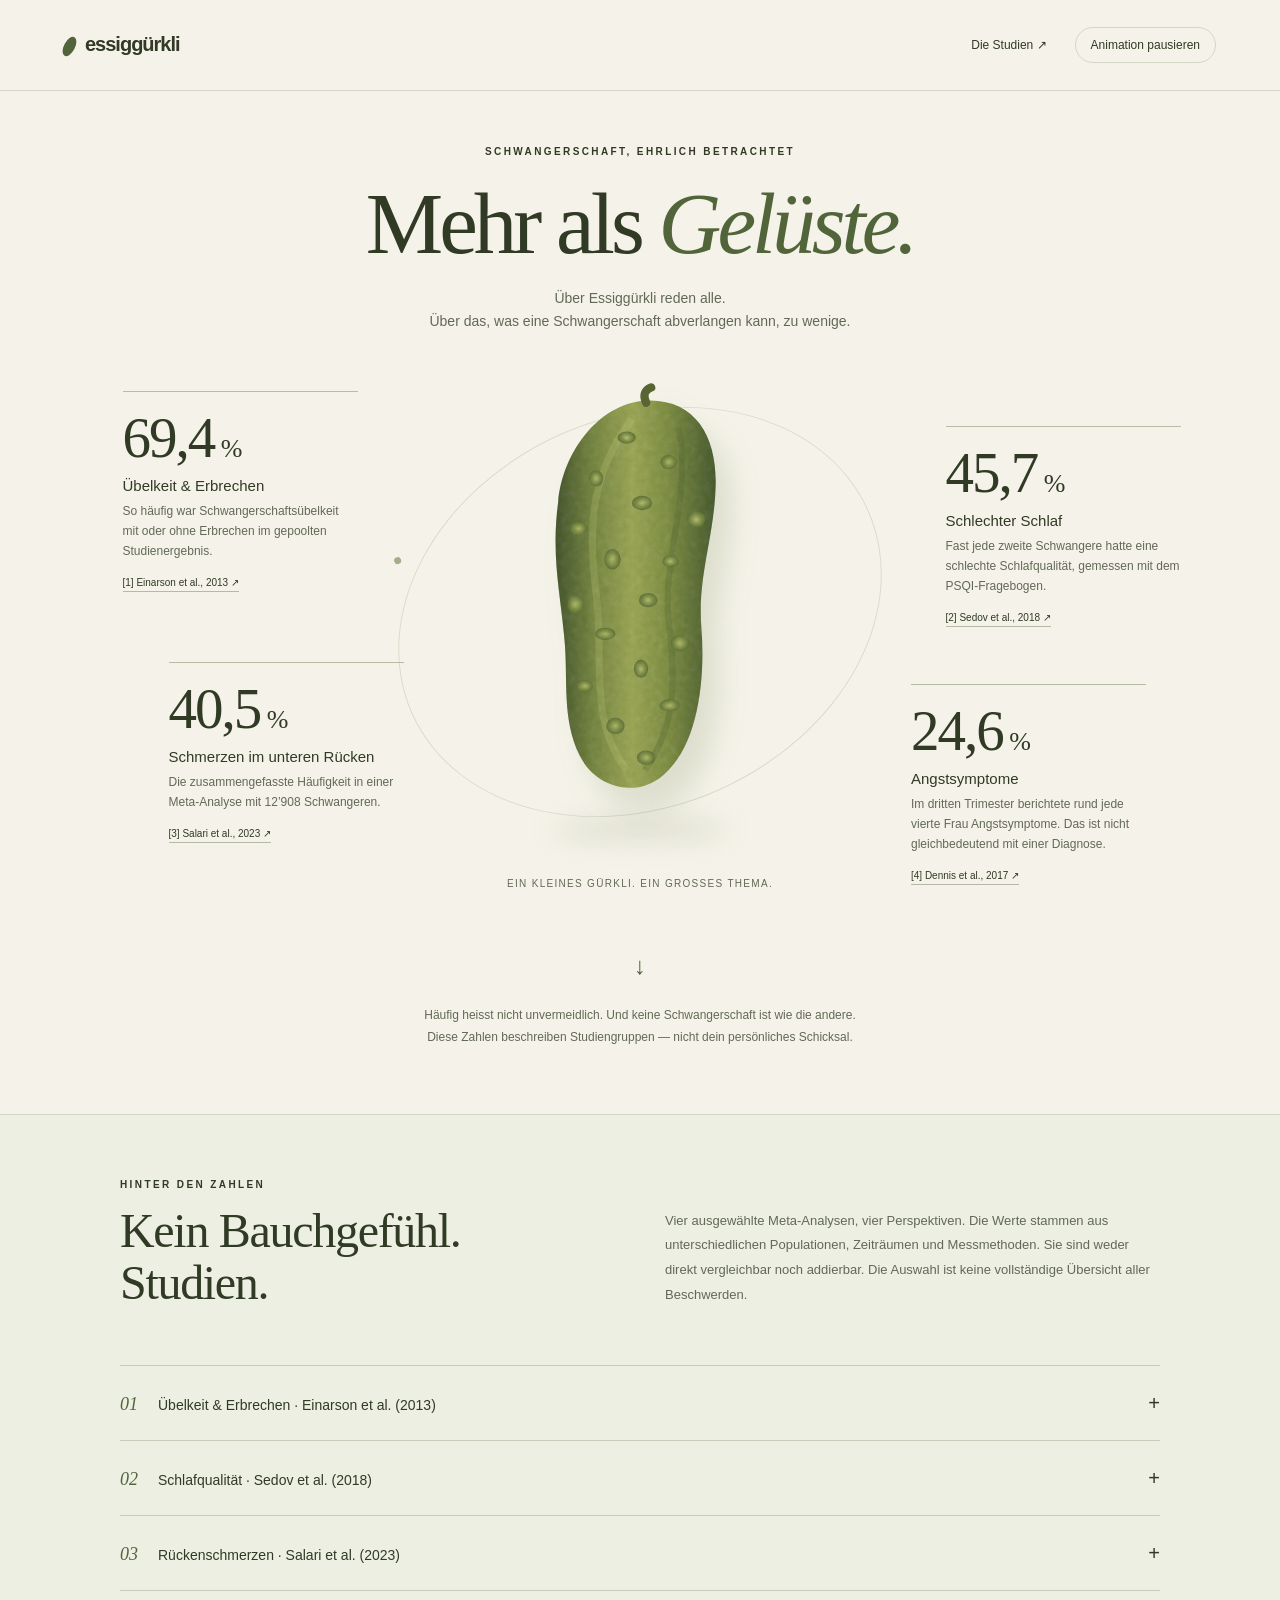
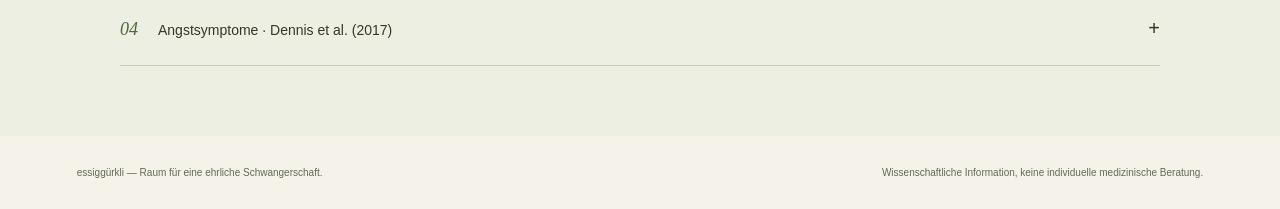
==== anna_gubler/index.html @ 3d9d8148 "essiggürkli" ====
<!doctype html>
<html lang="de-CH">
<head>
<meta charset="utf-8">
<meta name="viewport" content="width=device-width,initial-scale=1">
<meta name="description" content="Mehr als Gelüste: vier wissenschaftlich belegte Fakten über Beschwerden in der Schwangerschaft.">
<title>Essiggürkli — Mehr als Gelüste</title>
<style>
:root{--paper:#f5f3e9;--ink:#303a24;--muted:#626956;--line:#d4d6c5;--green:#52653a}*{box-sizing:border-box}html{scroll-behavior:smooth;scroll-padding-top:25px}body{margin:0;background:var(--paper);color:var(--ink);font-family:Arial,Helvetica,sans-serif;-webkit-font-smoothing:antialiased}a{color:inherit;text-underline-offset:4px}button{font:inherit;color:inherit}a:focus-visible,button:focus-visible,summary:focus-visible{outline:2px solid var(--green);outline-offset:6px}header{max-width:1440px;margin:auto;padding:27px 5%;display:flex;align-items:center;justify-content:space-between;border-bottom:1px solid var(--line)}.brand{text-decoration:none;font-size:20px;font-weight:600;letter-spacing:-1px}.brand span{display:inline-block;width:11px;height:21px;background:var(--green);border-radius:60%;transform:rotate(28deg);vertical-align:middle;margin-right:10px}nav{display:flex;align-items:center;gap:28px;font-size:12px}nav a{text-decoration:none}button{border:1px solid var(--line);border-radius:30px;background:transparent;padding:10px 15px;cursor:pointer}button:hover{background:#e8eadc}.intro{text-align:center;padding:55px 20px 0}.eyebrow{text-transform:uppercase;font-size:10px;letter-spacing:2.4px;font-weight:600}.intro h1{font-family:Georgia,'Times New Roman',serif;font-size:clamp(48px,6.8vw,94px);line-height:1.03;letter-spacing:-4px;font-weight:400;margin:22px 0 18px}.intro h1 em{font-weight:400;color:var(--green)}.intro p{max-width:490px;margin:0 auto;font-size:14px;line-height:1.7;color:var(--muted)}.stage{position:relative;max-width:1150px;height:590px;margin:0 auto}.orbit{position:absolute;left:50%;top:47%;width:500px;height:390px;border:1px solid #d9ddca;border-radius:50%;transform:translate(-50%,-50%) rotate(-24deg)}.orbit:after{content:'';position:absolute;width:7px;height:7px;border-radius:50%;background:#a3ae89;left:45px;top:45px}.pickle-wrap{position:absolute;width:330px;height:450px;left:50%;top:35px;transform:translateX(-50%)}.pickle{width:100%;height:100%;overflow:visible;animation:pickle 9s ease-in-out infinite;filter:drop-shadow(17px 24px 14px #52652d25)}.shadow{position:absolute;width:175px;height:16px;left:50%;bottom:86px;transform:translateX(-50%);border-radius:50%;background:#8e98794a;filter:blur(13px);animation:shadow 9s ease-in-out infinite}.specimen{position:absolute;bottom:35px;left:50%;transform:translateX(-50%);font-size:10px;letter-spacing:1.3px;text-transform:uppercase;white-space:nowrap;color:var(--muted)}.fact{position:absolute;width:235px;animation:float 8s ease-in-out infinite;border-top:1px solid #b7bda4;padding:17px 0 0}.fact:hover,.fact:focus-within{animation-play-state:paused}.fact .number{font-family:Georgia,'Times New Roman',serif;font-size:57px;line-height:1;letter-spacing:-2px}.number span{font-size:26px;letter-spacing:0}.fact h2{font-size:15px;font-weight:500;margin:11px 0 8px}.fact p{font-size:12px;line-height:1.65;margin:0 0 10px;color:var(--muted)}.cite{font-size:10px;text-decoration:none;border-bottom:1px solid #b4baa6;padding-bottom:3px}.f1{left:5%;top:57px;animation-delay:-1s}.f2{right:3%;top:92px;animation-delay:-5s}.f3{left:9%;top:328px;animation-delay:-3s}.f4{right:6%;top:350px;animation-delay:-7s}.note{text-align:center;padding:20px 20px 65px;margin:0 auto;max-width:650px;color:var(--muted);font-size:12px;line-height:1.8}.note .arrow{display:block;margin-bottom:18px;font-size:24px;color:var(--green)}.research{border-top:1px solid var(--line);padding:64px max(6%,calc((100% - 1040px)/2)) 70px;background:#ecefe2}.research-top{display:grid;grid-template-columns:1fr 1fr;gap:50px;margin:0 0 40px}.research h2{font:400 clamp(30px,4vw,48px)/1.1 Georgia,serif;letter-spacing:-1.3px;margin:15px 0}.research-top p{font-size:13px;line-height:1.9;margin-top:30px;color:var(--muted)}details{border-top:1px solid #c5ccb7;padding:22px 0;scroll-margin-top:30px}details:last-of-type{border-bottom:1px solid #c5ccb7}summary{list-style:none;cursor:pointer;display:flex;gap:20px;align-items:baseline;font-size:14px;line-height:1.5}summary::-webkit-details-marker{display:none}summary .index{font:italic 18px Georgia,serif;color:var(--green)}summary:after{content:'+';margin-left:auto;font-size:20px}details[open] summary:after{content:'−'}details:target{background:#e2e8d5;box-shadow:0 0 0 12px #e2e8d5}details .detail{padding:9px 35px 3px;max-width:850px;font-size:13px;line-height:1.8;color:var(--muted)}.detail a{display:inline-block;margin-top:5px;color:var(--ink)}.detail cite{font-style:normal}footer{padding:28px 6%;display:flex;justify-content:space-between;gap:25px;font-size:10px;line-height:1.7;color:var(--muted)}.paused *{animation-play-state:paused!important}@keyframes float{0%,100%{transform:translateY(0)}50%{transform:translateY(-12px)}}@keyframes pickle{0%,100%{transform:translateY(0) rotate(-19deg)}50%{transform:translateY(-17px) rotate(-12deg)}}@keyframes shadow{50%{opacity:.5;transform:translateX(-50%) scale(.82)}}@media(max-width:800px){header{padding:20px 6%}nav{gap:15px}.intro{padding-top:42px}.intro h1{letter-spacing:-2px}.stage{height:auto;display:grid;grid-template-columns:1fr 1fr;gap:38px 30px;padding:345px 7% 20px}.pickle-wrap{width:215px;height:300px;top:20px}.orbit{top:160px;width:290px;height:225px}.shadow{bottom:auto;top:296px;width:120px}.specimen{top:325px;bottom:auto;font-size:9px}.fact{position:relative;inset:auto;width:auto}.fact .number{font-size:46px}.f1{order:1}.f2{order:2}.f3{order:3}.f4{order:4}.note{padding:35px 7% 45px}.research{padding:40px 7%}.research-top{grid-template-columns:1fr;gap:0;margin-bottom:25px}.research-top p{margin-top:5px}footer{flex-direction:column;gap:8px}.detail{padding-left:0!important}}@media(max-width:390px){nav{gap:10px}nav a{display:none}.stage{gap:30px 20px}.fact h2{font-size:14px}.fact .number{font-size:40px}}@media(prefers-reduced-motion:reduce){html{scroll-behavior:auto}*{animation:none!important}}@media print{*{animation:none!important}button{display:none}.stage{break-inside:avoid}.research{background:white}details .detail{display:block}body{background:white}}
</style>
</head>
<body>
<header><a class="brand" href="#start"><span aria-hidden="true"></span>essiggürkli</a><nav aria-label="Hauptnavigation"><a href="#studien">Die Studien ↗</a><button id="motion" type="button" aria-pressed="false">Animation pausieren</button></nav></header>
<main id="start">
<section class="intro" aria-labelledby="title"><div class="eyebrow">Schwangerschaft, ehrlich betrachtet</div><h1>Mehr als <em>Gelüste.</em></h1><p>Über Essiggürkli reden alle.<br>Über das, was eine Schwangerschaft abverlangen kann, zu wenige.</p></section>
<section class="stage" aria-label="Vier Fakten zu Beschwerden in der Schwangerschaft">
<div class="orbit" aria-hidden="true"></div><div class="shadow" aria-hidden="true"></div>
<div class="pickle-wrap">
<svg class="pickle" viewBox="0 0 300 440" role="img" aria-labelledby="pickle-title"><title id="pickle-title">Ein schwebendes, olivgrünes Essiggürkli</title>
<defs><linearGradient id="skin" x1="0" x2="1"><stop stop-color="#344521"/><stop offset=".23" stop-color="#6d7e37"/><stop offset=".48" stop-color="#9aa550"/><stop offset=".7" stop-color="#78883a"/><stop offset="1" stop-color="#374b23"/></linearGradient><radialGradient id="bump"><stop stop-color="#b3bd69"/><stop offset=".55" stop-color="#7b8b3e"/><stop offset="1" stop-color="#53662c"/></radialGradient><filter id="texture"><feTurbulence type="fractalNoise" baseFrequency=".15" numOctaves="3" seed="8"/><feColorMatrix type="saturate" values="0"/><feComposite in2="SourceGraphic" operator="in"/><feBlend in="SourceGraphic" mode="soft-light"/></filter><clipPath id="shape"><path d="M154 31C204 28 225 66 224 113C223 164 206 202 210 253C214 302 207 363 178 392C151 422 107 411 91 378C73 341 80 303 76 263C72 218 63 182 70 130C74 83 108 35 154 31Z"/></clipPath></defs>
<path d="M154 31C204 28 225 66 224 113C223 164 206 202 210 253C214 302 207 363 178 392C151 422 107 411 91 378C73 341 80 303 76 263C72 218 63 182 70 130C74 83 108 35 154 31Z" fill="url(#skin)"/>
<g clip-path="url(#shape)"><path d="M142 49C94 112 102 173 108 228S100 345 137 392" fill="none" stroke="#d6dc87" stroke-width="7" opacity=".2"/><path d="M188 57C201 122 171 188 178 246S186 348 155 392" fill="none" stroke="#354c24" stroke-width="6" opacity=".24"/><g fill="url(#bump)"><ellipse cx="137" cy="67" rx="9" ry="6"/><ellipse cx="178" cy="91" rx="8" ry="7"/><ellipse cx="107" cy="107" rx="7" ry="8"/><ellipse cx="152" cy="131" rx="10" ry="7"/><ellipse cx="205" cy="147" rx="9" ry="8"/><ellipse cx="90" cy="156" rx="8" ry="7"/><ellipse cx="123" cy="186" rx="8" ry="10"/><ellipse cx="180" cy="188" rx="8" ry="6"/><ellipse cx="158" cy="226" rx="9" ry="7"/><ellipse cx="87" cy="230" rx="8" ry="9"/><ellipse cx="116" cy="259" rx="10" ry="6"/><ellipse cx="189" cy="268" rx="9" ry="8"/><ellipse cx="151" cy="293" rx="7" ry="9"/><ellipse cx="96" cy="310" rx="8" ry="6"/><ellipse cx="179" cy="329" rx="10" ry="6"/><ellipse cx="126" cy="349" rx="9" ry="8"/><ellipse cx="156" cy="380" rx="9" ry="7"/></g><path d="M65 25H240V422H65Z" fill="#8b994a" opacity=".19" filter="url(#texture)"/></g><path d="M156 33Q151 22 161 18" fill="none" stroke="#596435" stroke-width="8" stroke-linecap="round"/>
</svg></div><div class="specimen" aria-hidden="true">Ein kleines Gürkli. Ein grosses Thema.</div>
<article class="fact f1"><div class="number">69,4<span> %</span></div><h2>Übelkeit &amp; Erbrechen</h2><p>So häufig war Schwangerschaftsübelkeit mit oder ohne Erbrechen im gepoolten Studienergebnis.</p><a class="cite" href="#quelle-1">[1] Einarson et al., 2013 ↗</a></article>
<article class="fact f2"><div class="number">45,7<span> %</span></div><h2>Schlechter Schlaf</h2><p>Fast jede zweite Schwangere hatte eine schlechte Schlafqualität, gemessen mit dem PSQI-Fragebogen.</p><a class="cite" href="#quelle-2">[2] Sedov et al., 2018 ↗</a></article>
<article class="fact f3"><div class="number">40,5<span> %</span></div><h2>Schmerzen im unteren Rücken</h2><p>Die zusammengefasste Häufigkeit in einer Meta-Analyse mit 12’908 Schwangeren.</p><a class="cite" href="#quelle-3">[3] Salari et al., 2023 ↗</a></article>
<article class="fact f4"><div class="number">24,6<span> %</span></div><h2>Angstsymptome</h2><p>Im dritten Trimester berichtete rund jede vierte Frau Angstsymptome. Das ist nicht gleichbedeutend mit einer Diagnose.</p><a class="cite" href="#quelle-4">[4] Dennis et al., 2017 ↗</a></article>
</section>
<p class="note"><span class="arrow" aria-hidden="true">↓</span>Häufig heisst nicht unvermeidlich. Und keine Schwangerschaft ist wie die andere.<br>Diese Zahlen beschreiben Studiengruppen — nicht dein persönliches Schicksal.</p>
<section class="research" id="studien" aria-labelledby="research-title"><div class="research-top"><div><div class="eyebrow">Hinter den Zahlen</div><h2>Kein Bauchgefühl.<br>Studien.</h2></div><p>Vier ausgewählte Meta-Analysen, vier Perspektiven. Die Werte stammen aus unterschiedlichen Populationen, Zeiträumen und Messmethoden. Sie sind weder direkt vergleichbar noch addierbar. Die Auswahl ist keine vollständige Übersicht aller Beschwerden.</p></div>
<details id="quelle-1"><summary><span class="index">01</span>Übelkeit &amp; Erbrechen · Einarson et al. (2013)</summary><div class="detail"><p>Gepoolte Häufigkeit: <strong>69,4 %</strong>; 95%-Konfidenzintervall: 66,5–72,3 %. Die eingeschlossenen Studien berichteten unterschiedliche Häufigkeiten (35–91 %). Der Wert umfasst das Beschwerdebild Nausea and Vomiting of Pregnancy (NVP), nicht ausschliesslich Fälle mit Erbrechen.</p><cite>Einarson TR, Piwko C, Koren G. Quantifying the global rates of nausea and vomiting of pregnancy: a meta analysis. <em>Journal of Population Therapeutics and Clinical Pharmacology.</em> 2013;20(2):e171–e183.</cite><br><a href="https://pubmed.ncbi.nlm.nih.gov/23863575/" target="_blank" rel="noopener noreferrer">Studie auf PubMed lesen ↗</a></div></details>
<details id="quelle-2"><summary><span class="index">02</span>Schlafqualität · Sedov et al. (2018)</summary><div class="detail"><p>24 Artikel mit insgesamt 11’002 Teilnehmerinnen. <strong>45,7 %</strong> hatten eine schlechte Schlafqualität (PSQI ≥ 5); 95%-Konfidenzintervall: 36,5–55,2 %. Dieser Fragebogenwert ist keine Diagnose einer Schlafstörung.</p><cite>Sedov ID, Cameron EE, Madigan S, Tomfohr-Madsen LM. Sleep quality during pregnancy: A meta-analysis. <em>Sleep Medicine Reviews.</em> 2018;38:168–176. DOI: 10.1016/j.smrv.2017.06.005.</cite><br><a href="https://doi.org/10.1016/j.smrv.2017.06.005" target="_blank" rel="noopener noreferrer">Studie beim Verlag lesen ↗</a></div></details>
<details id="quelle-3"><summary><span class="index">03</span>Rückenschmerzen · Salari et al. (2023)</summary><div class="detail"><p>28 Studien mit 12’908 Teilnehmerinnen. Gepoolte Häufigkeit: <strong>40,5 %</strong>; 95%-Konfidenzintervall: 33,0–48,4 %. Die Ergebnisse der Einzelstudien unterscheiden sich stark (I² = 98,4 %); der Mittelwert lässt sich deshalb nur eingeschränkt auf eine einzelne Person oder Region übertragen.</p><cite>Salari N et al. The global prevalence of low back pain in pregnancy: a comprehensive systematic review and meta-analysis. <em>BMC Pregnancy and Childbirth.</em> 2023;23:830. DOI: 10.1186/s12884-023-06151-x.</cite><br><a href="https://doi.org/10.1186/s12884-023-06151-x" target="_blank" rel="noopener noreferrer">Frei zugängliche Studie lesen ↗</a></div></details>
<details id="quelle-4"><summary><span class="index">04</span>Angstsymptome · Dennis et al. (2017)</summary><div class="detail"><p>Die Meta-Analyse schätzte die Häufigkeit selbstberichteter Angstsymptome im <strong>dritten Trimester auf 24,6 %</strong>; 95%-Konfidenzintervall: 21,2–28,0 %. Für das erste und zweite Trimester wurden 18,2 % beziehungsweise 19,1 % berichtet. Symptome und klinisch diagnostizierte Angststörungen wurden separat ausgewertet.</p><cite>Dennis CL, Falah-Hassani K, Shiri R. Prevalence of antenatal and postnatal anxiety: systematic review and meta-analysis. <em>The British Journal of Psychiatry.</em> 2017;210(5):315–323. DOI: 10.1192/bjp.bp.116.187179.</cite><br><a href="https://pubmed.ncbi.nlm.nih.gov/28302701/" target="_blank" rel="noopener noreferrer">Studie auf PubMed lesen ↗</a></div></details>
</section>
</main><footer><span>essiggürkli — Raum für eine ehrliche Schwangerschaft.</span><span>Wissenschaftliche Information, keine individuelle medizinische Beratung.</span></footer>
<script>
const button=document.getElementById('motion');
const reduced=window.matchMedia('(prefers-reduced-motion: reduce)');
function setPaused(paused){document.body.classList.toggle('paused',paused);button.setAttribute('aria-pressed',String(paused));button.textContent=paused?'Animation fortsetzen':'Animation pausieren';}
setPaused(reduced.matches);
if(reduced.matches){button.textContent='Bewegung reduziert';button.disabled=true;}
button.addEventListener('click',()=>setPaused(!document.body.classList.contains('paused')));
function openCitation(){const id=location.hash.slice(1);if(!id.startsWith('quelle-'))return;const target=document.getElementById(id);if(target)target.open=true;}
document.querySelectorAll('.cite').forEach(link=>link.addEventListener('click',()=>{document.querySelector(link.getAttribute('href')).open=true;}));
window.addEventListener('hashchange',openCitation);openCitation();
</script>
</body>
</html>
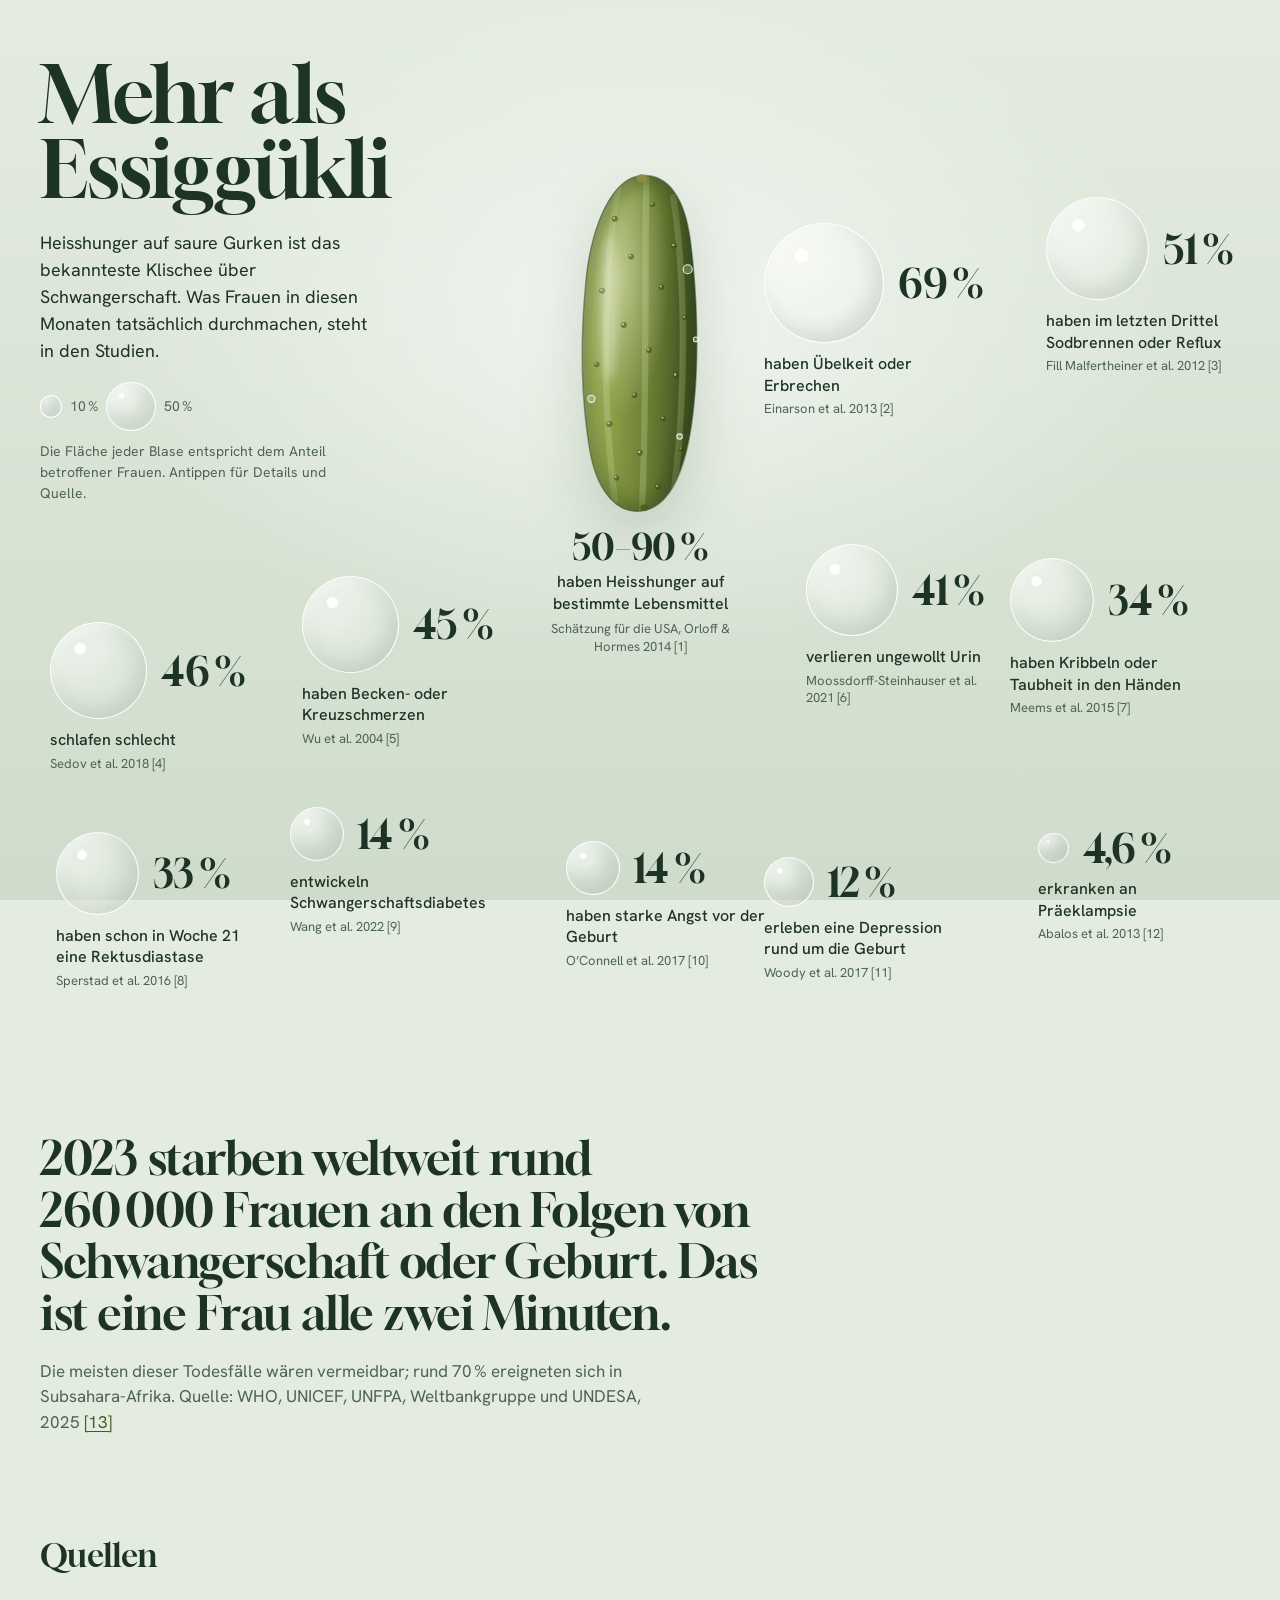
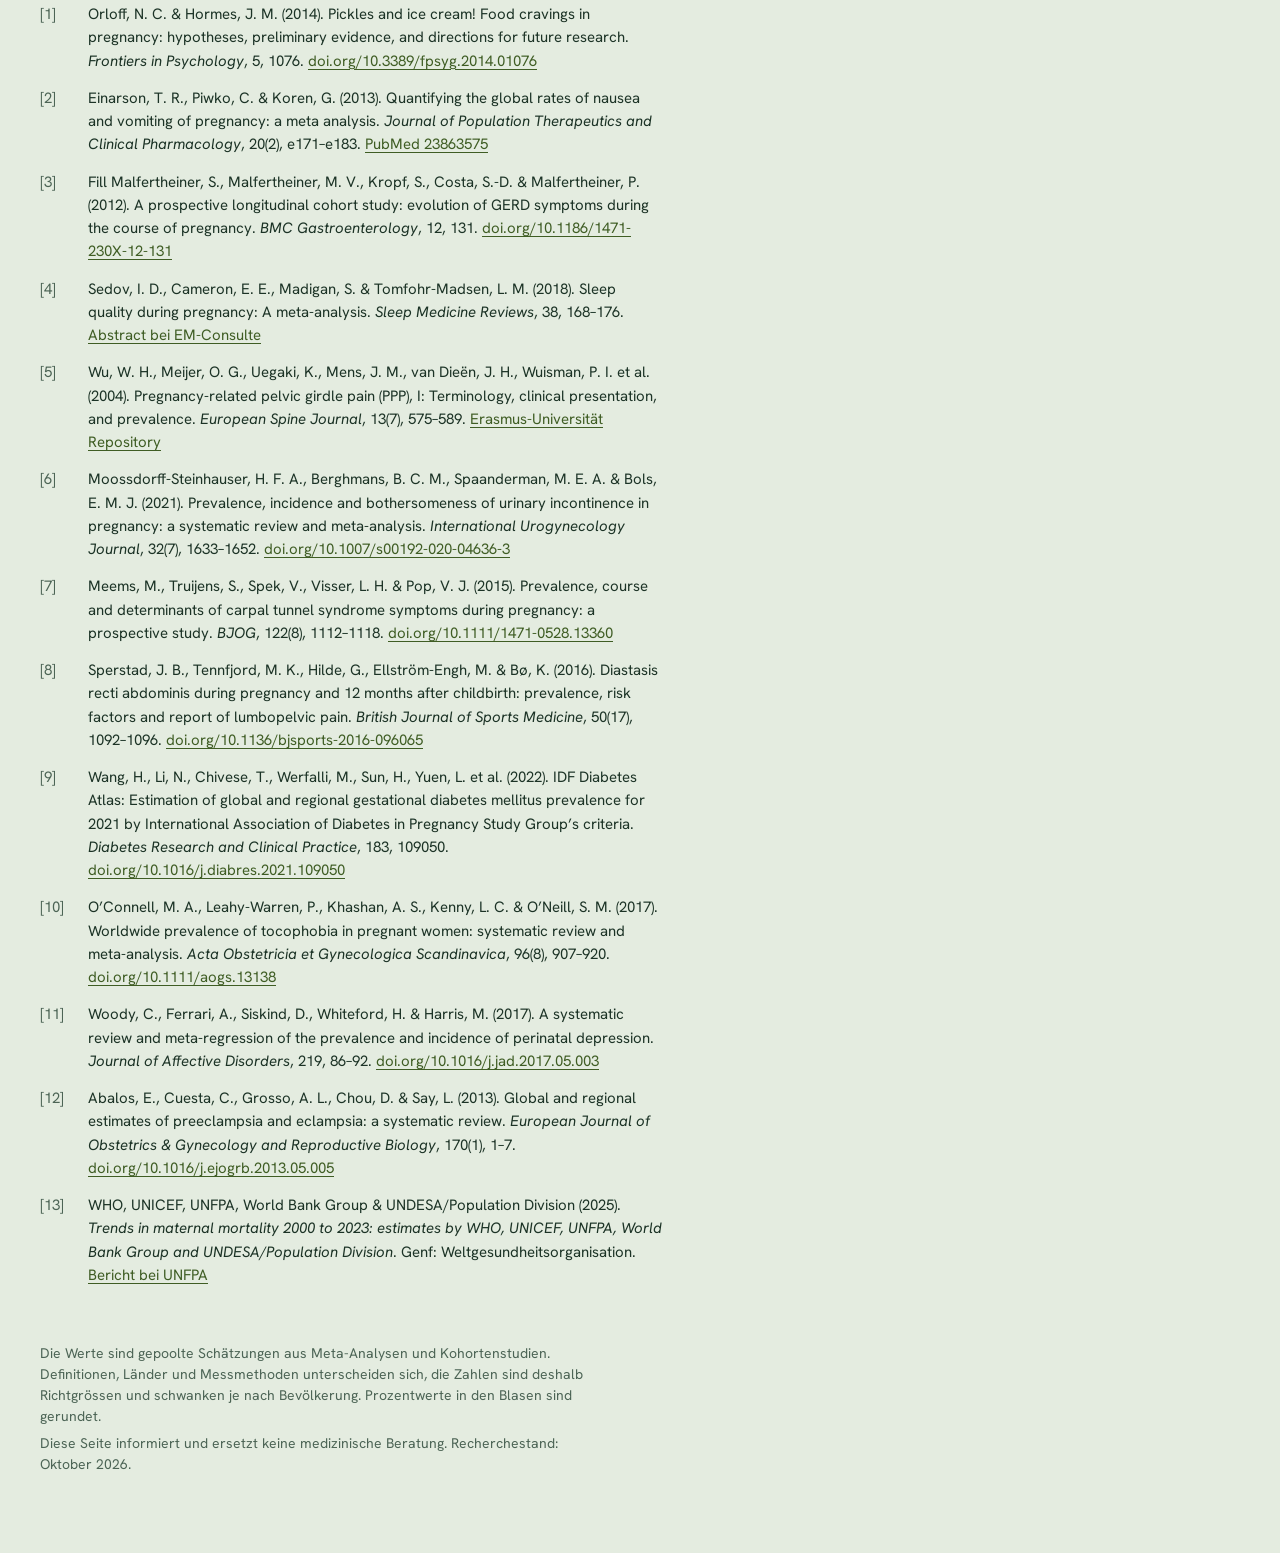
==== commit 5a559228: "claude" ====
--- a/anna_gubler/index.html
+++ b/anna_gubler/index.html
@@ -2,48 +2,795 @@
 <html lang="de-CH">
 <head>
 <meta charset="utf-8">
-<meta name="viewport" content="width=device-width,initial-scale=1">
-<meta name="description" content="Mehr als Gelüste: vier wissenschaftlich belegte Fakten über Beschwerden in der Schwangerschaft.">
-<title>Essiggürkli — Mehr als Gelüste</title>
+<meta name="viewport" content="width=device-width, initial-scale=1">
+<title>Mehr als Essiggükli</title>
+<meta name="description" content="Heisshunger auf Essiggurken ist das Klischee. Was Frauen in der Schwangerschaft tatsächlich durchmachen – mit Studienbeleg und Zitation.">
+<link rel="preconnect" href="https://fonts.googleapis.com">
+<link rel="preconnect" href="https://fonts.gstatic.com" crossorigin>
+<link href="https://fonts.googleapis.com/css2?family=Gloock&family=Hanken+Grotesk:wght@400;500;600&display=swap" rel="stylesheet">
 <style>
-:root{--paper:#f5f3e9;--ink:#303a24;--muted:#626956;--line:#d4d6c5;--green:#52653a}*{box-sizing:border-box}html{scroll-behavior:smooth;scroll-padding-top:25px}body{margin:0;background:var(--paper);color:var(--ink);font-family:Arial,Helvetica,sans-serif;-webkit-font-smoothing:antialiased}a{color:inherit;text-underline-offset:4px}button{font:inherit;color:inherit}a:focus-visible,button:focus-visible,summary:focus-visible{outline:2px solid var(--green);outline-offset:6px}header{max-width:1440px;margin:auto;padding:27px 5%;display:flex;align-items:center;justify-content:space-between;border-bottom:1px solid var(--line)}.brand{text-decoration:none;font-size:20px;font-weight:600;letter-spacing:-1px}.brand span{display:inline-block;width:11px;height:21px;background:var(--green);border-radius:60%;transform:rotate(28deg);vertical-align:middle;margin-right:10px}nav{display:flex;align-items:center;gap:28px;font-size:12px}nav a{text-decoration:none}button{border:1px solid var(--line);border-radius:30px;background:transparent;padding:10px 15px;cursor:pointer}button:hover{background:#e8eadc}.intro{text-align:center;padding:55px 20px 0}.eyebrow{text-transform:uppercase;font-size:10px;letter-spacing:2.4px;font-weight:600}.intro h1{font-family:Georgia,'Times New Roman',serif;font-size:clamp(48px,6.8vw,94px);line-height:1.03;letter-spacing:-4px;font-weight:400;margin:22px 0 18px}.intro h1 em{font-weight:400;color:var(--green)}.intro p{max-width:490px;margin:0 auto;font-size:14px;line-height:1.7;color:var(--muted)}.stage{position:relative;max-width:1150px;height:590px;margin:0 auto}.orbit{position:absolute;left:50%;top:47%;width:500px;height:390px;border:1px solid #d9ddca;border-radius:50%;transform:translate(-50%,-50%) rotate(-24deg)}.orbit:after{content:'';position:absolute;width:7px;height:7px;border-radius:50%;background:#a3ae89;left:45px;top:45px}.pickle-wrap{position:absolute;width:330px;height:450px;left:50%;top:35px;transform:translateX(-50%)}.pickle{width:100%;height:100%;overflow:visible;animation:pickle 9s ease-in-out infinite;filter:drop-shadow(17px 24px 14px #52652d25)}.shadow{position:absolute;width:175px;height:16px;left:50%;bottom:86px;transform:translateX(-50%);border-radius:50%;background:#8e98794a;filter:blur(13px);animation:shadow 9s ease-in-out infinite}.specimen{position:absolute;bottom:35px;left:50%;transform:translateX(-50%);font-size:10px;letter-spacing:1.3px;text-transform:uppercase;white-space:nowrap;color:var(--muted)}.fact{position:absolute;width:235px;animation:float 8s ease-in-out infinite;border-top:1px solid #b7bda4;padding:17px 0 0}.fact:hover,.fact:focus-within{animation-play-state:paused}.fact .number{font-family:Georgia,'Times New Roman',serif;font-size:57px;line-height:1;letter-spacing:-2px}.number span{font-size:26px;letter-spacing:0}.fact h2{font-size:15px;font-weight:500;margin:11px 0 8px}.fact p{font-size:12px;line-height:1.65;margin:0 0 10px;color:var(--muted)}.cite{font-size:10px;text-decoration:none;border-bottom:1px solid #b4baa6;padding-bottom:3px}.f1{left:5%;top:57px;animation-delay:-1s}.f2{right:3%;top:92px;animation-delay:-5s}.f3{left:9%;top:328px;animation-delay:-3s}.f4{right:6%;top:350px;animation-delay:-7s}.note{text-align:center;padding:20px 20px 65px;margin:0 auto;max-width:650px;color:var(--muted);font-size:12px;line-height:1.8}.note .arrow{display:block;margin-bottom:18px;font-size:24px;color:var(--green)}.research{border-top:1px solid var(--line);padding:64px max(6%,calc((100% - 1040px)/2)) 70px;background:#ecefe2}.research-top{display:grid;grid-template-columns:1fr 1fr;gap:50px;margin:0 0 40px}.research h2{font:400 clamp(30px,4vw,48px)/1.1 Georgia,serif;letter-spacing:-1.3px;margin:15px 0}.research-top p{font-size:13px;line-height:1.9;margin-top:30px;color:var(--muted)}details{border-top:1px solid #c5ccb7;padding:22px 0;scroll-margin-top:30px}details:last-of-type{border-bottom:1px solid #c5ccb7}summary{list-style:none;cursor:pointer;display:flex;gap:20px;align-items:baseline;font-size:14px;line-height:1.5}summary::-webkit-details-marker{display:none}summary .index{font:italic 18px Georgia,serif;color:var(--green)}summary:after{content:'+';margin-left:auto;font-size:20px}details[open] summary:after{content:'−'}details:target{background:#e2e8d5;box-shadow:0 0 0 12px #e2e8d5}details .detail{padding:9px 35px 3px;max-width:850px;font-size:13px;line-height:1.8;color:var(--muted)}.detail a{display:inline-block;margin-top:5px;color:var(--ink)}.detail cite{font-style:normal}footer{padding:28px 6%;display:flex;justify-content:space-between;gap:25px;font-size:10px;line-height:1.7;color:var(--muted)}.paused *{animation-play-state:paused!important}@keyframes float{0%,100%{transform:translateY(0)}50%{transform:translateY(-12px)}}@keyframes pickle{0%,100%{transform:translateY(0) rotate(-19deg)}50%{transform:translateY(-17px) rotate(-12deg)}}@keyframes shadow{50%{opacity:.5;transform:translateX(-50%) scale(.82)}}@media(max-width:800px){header{padding:20px 6%}nav{gap:15px}.intro{padding-top:42px}.intro h1{letter-spacing:-2px}.stage{height:auto;display:grid;grid-template-columns:1fr 1fr;gap:38px 30px;padding:345px 7% 20px}.pickle-wrap{width:215px;height:300px;top:20px}.orbit{top:160px;width:290px;height:225px}.shadow{bottom:auto;top:296px;width:120px}.specimen{top:325px;bottom:auto;font-size:9px}.fact{position:relative;inset:auto;width:auto}.fact .number{font-size:46px}.f1{order:1}.f2{order:2}.f3{order:3}.f4{order:4}.note{padding:35px 7% 45px}.research{padding:40px 7%}.research-top{grid-template-columns:1fr;gap:0;margin-bottom:25px}.research-top p{margin-top:5px}footer{flex-direction:column;gap:8px}.detail{padding-left:0!important}}@media(max-width:390px){nav{gap:10px}nav a{display:none}.stage{gap:30px 20px}.fact h2{font-size:14px}.fact .number{font-size:40px}}@media(prefers-reduced-motion:reduce){html{scroll-behavior:auto}*{animation:none!important}}@media print{*{animation:none!important}button{display:none}.stage{break-inside:avoid}.research{background:white}details .detail{display:block}body{background:white}}
+  :root {
+    --brine: #E4ECE0;
+    --brine-deep: #CFDCCB;
+    --glow: rgba(255, 255, 255, .6);
+    --ink: #1C3326;
+    --ink-soft: #4C6455;
+    --link: #3F5D24;
+    --glass: rgba(255, 255, 255, .26);
+    --glass-rim: rgba(255, 255, 255, .92);
+    --glass-shade: rgba(28, 51, 38, .12);
+    --hl: .28;
+    --hl-in: .35;
+    --sheet: #F3F7F0;
+    --hair: rgba(28, 51, 38, .16);
+    --k: 14.4px;          /* Blasen-Skalierung: Durchmesser = k * sqrt(Prozent) */
+    --j: 1;               /* Stärke des organischen Versatzes */
+    --display: "Gloock", "Georgia", serif;
+    --text: "Hanken Grotesk", "Helvetica Neue", Arial, sans-serif;
+    color-scheme: light;
+  }
+  @media (prefers-color-scheme: dark) {
+    :root:not([data-theme="light"]) {
+      --brine: #0F1B14;
+      --brine-deep: #09120D;
+      --glow: rgba(150, 190, 100, .10);
+      --ink: #DCE8D8;
+      --ink-soft: #9CB2A2;
+      --link: #B9D383;
+      --glass: rgba(200, 230, 200, .04);
+      --glass-rim: rgba(220, 240, 225, .42);
+      --glass-shade: rgba(190, 225, 175, .14);
+      --hl: .06;
+      --hl-in: .05;
+      --sheet: #16241B;
+      --hair: rgba(220, 232, 216, .16);
+      color-scheme: dark;
+    }
+  }
+  :root[data-theme="dark"] {
+    --brine: #0F1B14;
+    --brine-deep: #09120D;
+    --glow: rgba(150, 190, 100, .10);
+    --ink: #DCE8D8;
+    --ink-soft: #9CB2A2;
+    --link: #B9D383;
+    --glass: rgba(200, 230, 200, .04);
+    --glass-rim: rgba(220, 240, 225, .42);
+    --glass-shade: rgba(190, 225, 175, .14);
+      --hl: .06;
+      --hl-in: .05;
+    --sheet: #16241B;
+    --hair: rgba(220, 232, 216, .16);
+    color-scheme: dark;
+  }
+
+  *, *::before, *::after { box-sizing: border-box; }
+  html { -webkit-text-size-adjust: 100%; }
+  body {
+    margin: 0;
+    min-height: 100vh;
+    font-family: var(--text);
+    font-size: 1rem;
+    line-height: 1.5;
+    color: var(--ink);
+    background-color: var(--brine);
+    overflow-x: hidden;
+  }
+  a { color: var(--link); text-underline-offset: .18em; text-decoration-thickness: 1px; }
+  a:hover { text-decoration-thickness: 2px; }
+  :focus-visible { outline: 2px solid var(--ink); outline-offset: 4px; border-radius: 14px; }
+
+  /* Aufsteigende Lake-Bläschen im Hintergrund */
+  .brine {
+    position: fixed;
+    inset: 0;
+    pointer-events: none;
+    overflow: hidden;
+    z-index: 0;
+    background:
+      radial-gradient(ellipse 60% 55% at 50% 36%, var(--glow), transparent 70%),
+      linear-gradient(180deg, var(--brine) 0%, var(--brine-deep) 100%);
+  }
+  .brine span {
+    position: absolute;
+    left: var(--x);
+    bottom: -24px;
+    width: var(--s);
+    height: var(--s);
+    border-radius: 50%;
+    border: 1px solid var(--glass-rim);
+    background: var(--glass);
+    opacity: 0;
+    animation: rise var(--t) linear var(--d) infinite;
+  }
+  @keyframes rise {
+    0%   { transform: translate(0, 0); opacity: 0; }
+    10%  { opacity: .75; }
+    50%  { transform: translate(var(--w), -55vh); }
+    88%  { opacity: .5; }
+    100% { transform: translate(0, -115vh); opacity: 0; }
+  }
+
+  main { position: relative; z-index: 1; }
+
+  /* Bühne: Gurke in der Mitte, Befunde rundherum */
+  .stage {
+    display: grid;
+    grid-template-columns: repeat(5, minmax(0, 1fr));
+    grid-auto-rows: minmax(230px, auto);
+    gap: 8px 20px;
+    max-width: 1400px;
+    margin: 0 auto;
+    padding: 56px 40px 32px;
+    align-items: center;
+  }
+  .intro {
+    grid-column: 1 / span 2;
+    grid-row: 1;
+    align-self: start;
+    padding-right: 24px;
+    padding-bottom: 24px;
+  }
+  .intro h1 {
+    font-family: var(--display);
+    font-weight: 400;
+    font-size: clamp(3rem, 6.2vw, 5.6rem);
+    line-height: .95;
+    letter-spacing: -.015em;
+    margin: 0 0 22px;
+  }
+  .intro p {
+    font-size: 1.125rem;
+    line-height: 1.5;
+    max-width: 34ch;
+    margin: 0 0 18px;
+    color: var(--ink);
+  }
+  .legend {
+    display: flex;
+    align-items: center;
+    flex-wrap: wrap;
+    gap: 10px 14px;
+    font-size: .875rem;
+    color: var(--ink-soft);
+    max-width: 40ch;
+  }
+  .legend-scale { display: inline-flex; align-items: center; gap: 8px; }
+  .legend-scale .bubble { --k: 7px; }
+
+  /* Die Gurke */
+  .pickle-cell {
+    grid-column: 3;
+    grid-row: 1 / span 2;
+    justify-self: center;
+    align-self: center;
+  }
+  .pickle {
+    display: flex;
+    flex-direction: column;
+    align-items: center;
+    gap: 6px;
+    background: none;
+    border: 0;
+    padding: 8px 8px 12px;
+    color: inherit;
+    font: inherit;
+    cursor: pointer;
+    text-align: center;
+    border-radius: 28px;
+  }
+  .pickle-svg {
+    width: auto;
+    height: 360px;
+    overflow: visible;
+    filter: drop-shadow(0 24px 30px rgba(40, 70, 30, .18));
+    animation: drift-pickle 9s ease-in-out infinite;
+    transform-origin: 50% 50%;
+  }
+  @keyframes drift-pickle {
+    0%, 100% { transform: translate3d(0, 0, 0) rotate(-17deg); }
+    30%      { transform: translate3d(6px, -14px, 0) rotate(-12deg); }
+    65%      { transform: translate3d(-4px, -6px, 0) rotate(-19deg); }
+  }
+  .pickle-caption { display: grid; justify-items: center; gap: 2px; max-width: 24ch; }
+  .pickle-caption .num { font-size: 2.25rem; }
+
+  /* Befund-Blasen */
+  .cell {
+    justify-self: center;
+    translate: calc(var(--dx) * var(--j)) calc(var(--dy) * var(--j));
+    animation: surface 1s cubic-bezier(.2, .7, .2, 1) both;
+    animation-delay: calc(var(--i) * 80ms + 150ms);
+  }
+  @keyframes surface {
+    from { opacity: 0; transform: translateY(40px) scale(.96); }
+    to   { opacity: 1; transform: none; }
+  }
+  .fact {
+    display: grid;
+    grid-template-columns: auto 1fr;
+    align-items: center;
+    column-gap: 14px;
+    max-width: 250px;
+    padding: 10px 12px;
+    background: none;
+    border: 0;
+    border-radius: 20px;
+    color: inherit;
+    font: inherit;
+    text-align: left;
+    cursor: pointer;
+    animation: bob var(--t) ease-in-out var(--d) infinite;
+  }
+  @keyframes bob {
+    0%, 100% { transform: translate3d(0, 0, 0) rotate(0deg); }
+    33%      { transform: translate3d(var(--fx), calc(var(--fy) * -1), 0) rotate(var(--fr)); }
+    66%      { transform: translate3d(calc(var(--fx) * -.7), calc(var(--fy) * -.4), 0) rotate(calc(var(--fr) * -1)); }
+  }
+  .bubble {
+    display: block;
+    flex: none;
+    width: calc(var(--r) * var(--k));
+    height: calc(var(--r) * var(--k));
+    border-radius: 50%;
+    background:
+      radial-gradient(circle at 31% 27%, rgba(255, 255, 255, .95) 0 5%, rgba(255, 255, 255, var(--hl)) 7% 20%, transparent 46%),
+      var(--glass);
+    border: 1.5px solid var(--glass-rim);
+    box-shadow: inset -8px -10px 18px var(--glass-shade), inset 4px 5px 10px rgba(255, 255, 255, var(--hl-in));
+    transition: transform .4s cubic-bezier(.2, .8, .2, 1);
+  }
+  .fact:hover .bubble, .fact:focus-visible .bubble { transform: scale(1.06); }
+  .num {
+    font-family: var(--display);
+    font-weight: 400;
+    font-size: 2.5rem;
+    line-height: 1;
+    letter-spacing: -.01em;
+    white-space: nowrap;
+  }
+  .label {
+    grid-column: 1 / -1;
+    margin-top: 10px;
+    font-size: 1rem;
+    line-height: 1.35;
+    font-weight: 500;
+  }
+  .cite {
+    grid-column: 1 / -1;
+    margin-top: 4px;
+    font-size: .8125rem;
+    line-height: 1.35;
+    color: var(--ink-soft);
+  }
+  .pickle-caption .label { margin-top: 4px; }
+
+  /* Schluss */
+  .coda {
+    max-width: 1400px;
+    margin: 0 auto;
+    padding: 96px 40px 24px;
+  }
+  .coda-lead {
+    font-family: var(--display);
+    font-weight: 400;
+    font-size: clamp(1.9rem, 3.6vw, 3.1rem);
+    line-height: 1.12;
+    letter-spacing: -.01em;
+    max-width: 24ch;
+    margin: 0 0 20px;
+  }
+  .coda-note {
+    max-width: 62ch;
+    margin: 0;
+    font-size: 1.0625rem;
+    color: var(--ink-soft);
+  }
+
+  /* Quellen */
+  .sources {
+    max-width: 1400px;
+    margin: 0 auto;
+    padding: 72px 40px 32px;
+  }
+  .sources h2 {
+    font-family: var(--display);
+    font-weight: 400;
+    font-size: 2rem;
+    margin: 0 0 24px;
+  }
+  .sources ol {
+    list-style: none;
+    margin: 0;
+    padding: 0;
+    max-width: 78ch;
+    display: grid;
+    gap: 14px;
+    font-size: .9375rem;
+    line-height: 1.55;
+  }
+  .sources li {
+    display: grid;
+    grid-template-columns: 3.2em 1fr;
+    scroll-margin-top: 24px;
+  }
+  .sources li::before {
+    content: "[" attr(data-n) "]";
+    color: var(--ink-soft);
+    font-variant-numeric: tabular-nums;
+  }
+  .sources li:target { background: var(--glass); border-radius: 10px; outline: 1px solid var(--glass-rim); outline-offset: 6px; }
+  .sources a { word-break: break-word; }
+  .fine {
+    max-width: 1400px;
+    margin: 0 auto;
+    padding: 24px 40px 72px;
+    font-size: .875rem;
+    color: var(--ink-soft);
+  }
+  .fine p { max-width: 70ch; margin: 0 0 6px; }
+
+  /* Detail-Dialog */
+  dialog {
+    border: 0;
+    padding: 0;
+    background: transparent;
+    color: var(--ink);
+    width: min(540px, calc(100vw - 32px));
+    max-height: calc(100vh - 32px);
+    overflow: visible;
+  }
+  dialog::backdrop {
+    background: rgba(20, 40, 28, .30);
+    -webkit-backdrop-filter: blur(6px);
+    backdrop-filter: blur(6px);
+  }
+  .sheet {
+    position: relative;
+    max-height: calc(100vh - 32px);
+    overflow-y: auto;
+    background: var(--sheet);
+    border: 1px solid var(--glass-rim);
+    border-radius: 28px;
+    padding: 36px 32px 28px;
+    box-shadow: 0 30px 80px rgba(20, 40, 28, .28);
+  }
+  dialog[open] .sheet { animation: pop .38s cubic-bezier(.2, .8, .2, 1); }
+  @keyframes pop {
+    from { opacity: 0; transform: translateY(18px) scale(.97); }
+    to   { opacity: 1; transform: none; }
+  }
+  .close {
+    position: absolute;
+    top: 14px;
+    right: 14px;
+    width: 40px;
+    height: 40px;
+    display: grid;
+    place-items: center;
+    border-radius: 50%;
+    border: 1px solid var(--hair);
+    background: transparent;
+    color: var(--ink);
+    cursor: pointer;
+  }
+  .close:hover { background: var(--glass); }
+  .d-head { display: flex; align-items: center; gap: 16px; margin: 0 48px 18px 0; }
+  .d-head .bubble { --k: 8px; }
+  .d-num { font-family: var(--display); font-size: 3.2rem; line-height: 1; margin: 0; white-space: nowrap; }
+  .sheet h2 { font-size: 1.25rem; font-weight: 600; line-height: 1.3; margin: 0 0 10px; }
+  .d-text { margin: 0 0 14px; font-size: 1.0625rem; line-height: 1.55; }
+  .d-method { margin: 0 0 20px; font-size: .9375rem; color: var(--ink-soft); }
+  .d-method strong { font-weight: 600; color: var(--ink); }
+  .d-ref {
+    border-top: 1px solid var(--hair);
+    padding-top: 16px;
+    font-size: .875rem;
+    line-height: 1.5;
+    color: var(--ink-soft);
+  }
+  .d-ref p { margin: 0 0 10px; }
+  .d-ref a { font-weight: 600; font-size: .9375rem; }
+
+  /* Tablet */
+  @media (max-width: 1100px) {
+    .stage { grid-template-columns: repeat(3, minmax(0, 1fr)); padding: 40px 28px 24px; }
+    .intro { grid-column: 1 / -1; padding-right: 0; margin-bottom: 16px; }
+    .intro p { max-width: 46ch; }
+    .pickle-cell { grid-column: 2; grid-row: 2 / span 2; }
+    .cell:last-of-type { grid-column: 2; }
+    .coda, .sources, .fine { padding-left: 28px; padding-right: 28px; }
+  }
+  /* Smartphone */
+  @media (max-width: 640px) {
+    :root { --k: 9px; --j: .25; }
+    .stage { grid-template-columns: repeat(2, minmax(0, 1fr)); grid-auto-rows: auto; gap: 18px 8px; padding: 32px 16px 16px; }
+    .intro h1 { font-size: clamp(2.6rem, 13vw, 3.4rem); }
+    .intro p { font-size: 1.0625rem; }
+    .pickle-cell { grid-column: 1 / -1; grid-row: 2; }
+    .pickle-svg { height: 230px; }
+    .cell { justify-self: stretch; }
+    .cell:last-of-type { grid-column: 1 / -1; justify-self: center; }
+    .fact { max-width: none; padding: 8px 6px; column-gap: 10px; }
+    .num { font-size: 1.75rem; }
+    .label { font-size: .9375rem; margin-top: 8px; }
+    .cite { font-size: .75rem; }
+    .coda { padding: 64px 16px 16px; }
+    .sources { padding: 56px 16px 24px; }
+    .sources li { grid-template-columns: 2.8em 1fr; }
+    .fine { padding: 16px 16px 56px; }
+    .sheet { padding: 28px 22px 22px; border-radius: 24px; }
+    .d-num { font-size: 2.6rem; }
+  }
+
+  @media (prefers-reduced-motion: reduce) {
+    *, *::before, *::after { animation: none !important; transition: none !important; }
+    .brine { display: none; }
+  }
 </style>
 </head>
 <body>
-<header><a class="brand" href="#start"><span aria-hidden="true"></span>essiggürkli</a><nav aria-label="Hauptnavigation"><a href="#studien">Die Studien ↗</a><button id="motion" type="button" aria-pressed="false">Animation pausieren</button></nav></header>
-<main id="start">
-<section class="intro" aria-labelledby="title"><div class="eyebrow">Schwangerschaft, ehrlich betrachtet</div><h1>Mehr als <em>Gelüste.</em></h1><p>Über Essiggürkli reden alle.<br>Über das, was eine Schwangerschaft abverlangen kann, zu wenige.</p></section>
-<section class="stage" aria-label="Vier Fakten zu Beschwerden in der Schwangerschaft">
-<div class="orbit" aria-hidden="true"></div><div class="shadow" aria-hidden="true"></div>
-<div class="pickle-wrap">
-<svg class="pickle" viewBox="0 0 300 440" role="img" aria-labelledby="pickle-title"><title id="pickle-title">Ein schwebendes, olivgrünes Essiggürkli</title>
-<defs><linearGradient id="skin" x1="0" x2="1"><stop stop-color="#344521"/><stop offset=".23" stop-color="#6d7e37"/><stop offset=".48" stop-color="#9aa550"/><stop offset=".7" stop-color="#78883a"/><stop offset="1" stop-color="#374b23"/></linearGradient><radialGradient id="bump"><stop stop-color="#b3bd69"/><stop offset=".55" stop-color="#7b8b3e"/><stop offset="1" stop-color="#53662c"/></radialGradient><filter id="texture"><feTurbulence type="fractalNoise" baseFrequency=".15" numOctaves="3" seed="8"/><feColorMatrix type="saturate" values="0"/><feComposite in2="SourceGraphic" operator="in"/><feBlend in="SourceGraphic" mode="soft-light"/></filter><clipPath id="shape"><path d="M154 31C204 28 225 66 224 113C223 164 206 202 210 253C214 302 207 363 178 392C151 422 107 411 91 378C73 341 80 303 76 263C72 218 63 182 70 130C74 83 108 35 154 31Z"/></clipPath></defs>
-<path d="M154 31C204 28 225 66 224 113C223 164 206 202 210 253C214 302 207 363 178 392C151 422 107 411 91 378C73 341 80 303 76 263C72 218 63 182 70 130C74 83 108 35 154 31Z" fill="url(#skin)"/>
-<g clip-path="url(#shape)"><path d="M142 49C94 112 102 173 108 228S100 345 137 392" fill="none" stroke="#d6dc87" stroke-width="7" opacity=".2"/><path d="M188 57C201 122 171 188 178 246S186 348 155 392" fill="none" stroke="#354c24" stroke-width="6" opacity=".24"/><g fill="url(#bump)"><ellipse cx="137" cy="67" rx="9" ry="6"/><ellipse cx="178" cy="91" rx="8" ry="7"/><ellipse cx="107" cy="107" rx="7" ry="8"/><ellipse cx="152" cy="131" rx="10" ry="7"/><ellipse cx="205" cy="147" rx="9" ry="8"/><ellipse cx="90" cy="156" rx="8" ry="7"/><ellipse cx="123" cy="186" rx="8" ry="10"/><ellipse cx="180" cy="188" rx="8" ry="6"/><ellipse cx="158" cy="226" rx="9" ry="7"/><ellipse cx="87" cy="230" rx="8" ry="9"/><ellipse cx="116" cy="259" rx="10" ry="6"/><ellipse cx="189" cy="268" rx="9" ry="8"/><ellipse cx="151" cy="293" rx="7" ry="9"/><ellipse cx="96" cy="310" rx="8" ry="6"/><ellipse cx="179" cy="329" rx="10" ry="6"/><ellipse cx="126" cy="349" rx="9" ry="8"/><ellipse cx="156" cy="380" rx="9" ry="7"/></g><path d="M65 25H240V422H65Z" fill="#8b994a" opacity=".19" filter="url(#texture)"/></g><path d="M156 33Q151 22 161 18" fill="none" stroke="#596435" stroke-width="8" stroke-linecap="round"/>
-</svg></div><div class="specimen" aria-hidden="true">Ein kleines Gürkli. Ein grosses Thema.</div>
-<article class="fact f1"><div class="number">69,4<span> %</span></div><h2>Übelkeit &amp; Erbrechen</h2><p>So häufig war Schwangerschaftsübelkeit mit oder ohne Erbrechen im gepoolten Studienergebnis.</p><a class="cite" href="#quelle-1">[1] Einarson et al., 2013 ↗</a></article>
-<article class="fact f2"><div class="number">45,7<span> %</span></div><h2>Schlechter Schlaf</h2><p>Fast jede zweite Schwangere hatte eine schlechte Schlafqualität, gemessen mit dem PSQI-Fragebogen.</p><a class="cite" href="#quelle-2">[2] Sedov et al., 2018 ↗</a></article>
-<article class="fact f3"><div class="number">40,5<span> %</span></div><h2>Schmerzen im unteren Rücken</h2><p>Die zusammengefasste Häufigkeit in einer Meta-Analyse mit 12’908 Schwangeren.</p><a class="cite" href="#quelle-3">[3] Salari et al., 2023 ↗</a></article>
-<article class="fact f4"><div class="number">24,6<span> %</span></div><h2>Angstsymptome</h2><p>Im dritten Trimester berichtete rund jede vierte Frau Angstsymptome. Das ist nicht gleichbedeutend mit einer Diagnose.</p><a class="cite" href="#quelle-4">[4] Dennis et al., 2017 ↗</a></article>
-</section>
-<p class="note"><span class="arrow" aria-hidden="true">↓</span>Häufig heisst nicht unvermeidlich. Und keine Schwangerschaft ist wie die andere.<br>Diese Zahlen beschreiben Studiengruppen — nicht dein persönliches Schicksal.</p>
-<section class="research" id="studien" aria-labelledby="research-title"><div class="research-top"><div><div class="eyebrow">Hinter den Zahlen</div><h2>Kein Bauchgefühl.<br>Studien.</h2></div><p>Vier ausgewählte Meta-Analysen, vier Perspektiven. Die Werte stammen aus unterschiedlichen Populationen, Zeiträumen und Messmethoden. Sie sind weder direkt vergleichbar noch addierbar. Die Auswahl ist keine vollständige Übersicht aller Beschwerden.</p></div>
-<details id="quelle-1"><summary><span class="index">01</span>Übelkeit &amp; Erbrechen · Einarson et al. (2013)</summary><div class="detail"><p>Gepoolte Häufigkeit: <strong>69,4 %</strong>; 95%-Konfidenzintervall: 66,5–72,3 %. Die eingeschlossenen Studien berichteten unterschiedliche Häufigkeiten (35–91 %). Der Wert umfasst das Beschwerdebild Nausea and Vomiting of Pregnancy (NVP), nicht ausschliesslich Fälle mit Erbrechen.</p><cite>Einarson TR, Piwko C, Koren G. Quantifying the global rates of nausea and vomiting of pregnancy: a meta analysis. <em>Journal of Population Therapeutics and Clinical Pharmacology.</em> 2013;20(2):e171–e183.</cite><br><a href="https://pubmed.ncbi.nlm.nih.gov/23863575/" target="_blank" rel="noopener noreferrer">Studie auf PubMed lesen ↗</a></div></details>
-<details id="quelle-2"><summary><span class="index">02</span>Schlafqualität · Sedov et al. (2018)</summary><div class="detail"><p>24 Artikel mit insgesamt 11’002 Teilnehmerinnen. <strong>45,7 %</strong> hatten eine schlechte Schlafqualität (PSQI ≥ 5); 95%-Konfidenzintervall: 36,5–55,2 %. Dieser Fragebogenwert ist keine Diagnose einer Schlafstörung.</p><cite>Sedov ID, Cameron EE, Madigan S, Tomfohr-Madsen LM. Sleep quality during pregnancy: A meta-analysis. <em>Sleep Medicine Reviews.</em> 2018;38:168–176. DOI: 10.1016/j.smrv.2017.06.005.</cite><br><a href="https://doi.org/10.1016/j.smrv.2017.06.005" target="_blank" rel="noopener noreferrer">Studie beim Verlag lesen ↗</a></div></details>
-<details id="quelle-3"><summary><span class="index">03</span>Rückenschmerzen · Salari et al. (2023)</summary><div class="detail"><p>28 Studien mit 12’908 Teilnehmerinnen. Gepoolte Häufigkeit: <strong>40,5 %</strong>; 95%-Konfidenzintervall: 33,0–48,4 %. Die Ergebnisse der Einzelstudien unterscheiden sich stark (I² = 98,4 %); der Mittelwert lässt sich deshalb nur eingeschränkt auf eine einzelne Person oder Region übertragen.</p><cite>Salari N et al. The global prevalence of low back pain in pregnancy: a comprehensive systematic review and meta-analysis. <em>BMC Pregnancy and Childbirth.</em> 2023;23:830. DOI: 10.1186/s12884-023-06151-x.</cite><br><a href="https://doi.org/10.1186/s12884-023-06151-x" target="_blank" rel="noopener noreferrer">Frei zugängliche Studie lesen ↗</a></div></details>
-<details id="quelle-4"><summary><span class="index">04</span>Angstsymptome · Dennis et al. (2017)</summary><div class="detail"><p>Die Meta-Analyse schätzte die Häufigkeit selbstberichteter Angstsymptome im <strong>dritten Trimester auf 24,6 %</strong>; 95%-Konfidenzintervall: 21,2–28,0 %. Für das erste und zweite Trimester wurden 18,2 % beziehungsweise 19,1 % berichtet. Symptome und klinisch diagnostizierte Angststörungen wurden separat ausgewertet.</p><cite>Dennis CL, Falah-Hassani K, Shiri R. Prevalence of antenatal and postnatal anxiety: systematic review and meta-analysis. <em>The British Journal of Psychiatry.</em> 2017;210(5):315–323. DOI: 10.1192/bjp.bp.116.187179.</cite><br><a href="https://pubmed.ncbi.nlm.nih.gov/28302701/" target="_blank" rel="noopener noreferrer">Studie auf PubMed lesen ↗</a></div></details>
-</section>
-</main><footer><span>essiggürkli — Raum für eine ehrliche Schwangerschaft.</span><span>Wissenschaftliche Information, keine individuelle medizinische Beratung.</span></footer>
+
+<div class="brine" aria-hidden="true"></div>
+
+<main>
+  <section class="stage" aria-label="Befunde zur Schwangerschaft">
+    <header class="intro">
+      <h1>Mehr als<br>Essiggükli</h1>
+      <p>Heisshunger auf saure Gurken ist das bekannteste Klischee über Schwangerschaft. Was Frauen in diesen Monaten tatsächlich durchmachen, steht in den Studien.</p>
+      <div class="legend">
+        <span class="legend-scale" aria-hidden="true">
+          <span class="bubble" style="--r:3.162"></span>10&#8239;%
+          <span class="bubble" style="--r:7.071"></span>50&#8239;%
+        </span>
+        <span>Die Fläche jeder Blase entspricht dem Anteil betroffener Frauen. Antippen für Details und Quelle.</span>
+      </div>
+    </header>
+
+    <div class="pickle-cell">
+      <button class="pickle" type="button" data-fact="craving" aria-haspopup="dialog">
+        <svg class="pickle-svg" viewBox="0 0 180 400" aria-hidden="true" focusable="false">
+          <defs>
+            <linearGradient id="pk-body" x1="0" y1="0" x2="1" y2=".12">
+              <stop offset="0" stop-color="#B4C26C"/>
+              <stop offset=".36" stop-color="#8A9C46"/>
+              <stop offset=".72" stop-color="#637630"/>
+              <stop offset="1" stop-color="#3F4E1F"/>
+            </linearGradient>
+            <radialGradient id="pk-glow" cx=".34" cy=".3" r=".75">
+              <stop offset="0" stop-color="#EEF5CF" stop-opacity=".5"/>
+              <stop offset=".55" stop-color="#EEF5CF" stop-opacity="0"/>
+            </radialGradient>
+            <clipPath id="pk-clip">
+              <path d="M92 14C122 12 140 40 146 86C153 140 156 210 150 268C144 330 128 378 96 386C66 393 42 366 34 318C24 258 24 190 30 130C36 72 58 16 92 14Z"/>
+            </clipPath>
+            <filter id="pk-soft" x="-50%" y="-50%" width="200%" height="200%">
+              <feGaussianBlur stdDeviation="5"/>
+            </filter>
+            <filter id="pk-softer" x="-50%" y="-50%" width="200%" height="200%">
+              <feGaussianBlur stdDeviation="9"/>
+            </filter>
+          </defs>
+          <g clip-path="url(#pk-clip)">
+            <path d="M92 14C122 12 140 40 146 86C153 140 156 210 150 268C144 330 128 378 96 386C66 393 42 366 34 318C24 258 24 190 30 130C36 72 58 16 92 14Z" fill="url(#pk-body)"/>
+            <path d="M92 14C122 12 140 40 146 86C153 140 156 210 150 268C144 330 128 378 96 386C66 393 42 366 34 318C24 258 24 190 30 130C36 72 58 16 92 14Z" fill="url(#pk-glow)"/>
+            <g fill="none" stroke="#D3E3A2" stroke-opacity=".26" stroke-width="7" stroke-linecap="round">
+              <path d="M66 28C50 110 46 250 62 374"/>
+              <path d="M97 16C95 120 98 262 92 388"/>
+              <path d="M127 38C140 120 142 252 128 362"/>
+            </g>
+            <g>
+              <g fill="#334C1A" fill-opacity=".55">
+                <circle cx="62" cy="62" r="3.4"/><circle cx="104" cy="46" r="3"/><circle cx="128" cy="92" r="3.4"/>
+                <circle cx="80" cy="104" r="3.2"/><circle cx="48" cy="142" r="3.4"/><circle cx="114" cy="138" r="3.2"/>
+                <circle cx="140" cy="172" r="3"/><circle cx="72" cy="180" r="3.4"/><circle cx="100" cy="208" r="3.2"/>
+                <circle cx="42" cy="224" r="3"/><circle cx="130" cy="236" r="3.4"/><circle cx="84" cy="258" r="3.2"/>
+                <circle cx="56" cy="290" r="3.4"/><circle cx="116" cy="284" r="3"/><circle cx="136" cy="318" r="3"/>
+                <circle cx="90" cy="322" r="3.4"/><circle cx="64" cy="350" r="3"/><circle cx="110" cy="360" r="3.2"/>
+              </g>
+              <g fill="#DCEAAE" fill-opacity=".75">
+                <circle cx="61" cy="61" r="1.3"/><circle cx="103" cy="45" r="1.1"/><circle cx="127" cy="91" r="1.3"/>
+                <circle cx="79" cy="103" r="1.2"/><circle cx="47" cy="141" r="1.3"/><circle cx="113" cy="137" r="1.2"/>
+                <circle cx="139" cy="171" r="1.1"/><circle cx="71" cy="179" r="1.3"/><circle cx="99" cy="207" r="1.2"/>
+                <circle cx="41" cy="223" r="1.1"/><circle cx="129" cy="235" r="1.3"/><circle cx="83" cy="257" r="1.2"/>
+                <circle cx="55" cy="289" r="1.3"/><circle cx="115" cy="283" r="1.1"/><circle cx="135" cy="317" r="1.1"/>
+                <circle cx="89" cy="321" r="1.3"/><circle cx="63" cy="349" r="1.1"/><circle cx="109" cy="359" r="1.2"/>
+              </g>
+            </g>
+            <ellipse cx="56" cy="160" rx="9" ry="84" fill="#FFFFFF" opacity=".34" filter="url(#pk-soft)"/>
+            <path d="M92 14C122 12 140 40 146 86C153 140 156 210 150 268C144 330 128 378 96 386C66 393 42 366 34 318C24 258 24 190 30 130C36 72 58 16 92 14Z" fill="none" stroke="#243A12" stroke-opacity=".45" stroke-width="16" filter="url(#pk-softer)"/>
+          </g>
+          <path d="M92 14C122 12 140 40 146 86C153 140 156 210 150 268C144 330 128 378 96 386C66 393 42 366 34 318C24 258 24 190 30 130C36 72 58 16 92 14Z" fill="none" stroke="#2C4417" stroke-opacity=".5" stroke-width="1.5"/>
+          <ellipse cx="92" cy="17" rx="6" ry="4.5" fill="#8E8B3E"/>
+          <ellipse cx="95" cy="383" rx="4.5" ry="3.5" fill="#4A5F22"/>
+          <g fill="#FFFFFF" fill-opacity=".22" stroke="#FFFFFF" stroke-opacity=".85" stroke-width="1.2">
+            <circle cx="143" cy="118" r="5"/>
+            <circle cx="152" cy="196" r="2.6"/>
+            <circle cx="36" cy="262" r="4"/>
+            <circle cx="134" cy="304" r="3"/>
+          </g>
+        </svg>
+        <span class="pickle-caption">
+          <span class="num">50–90&#8239;%</span>
+          <span class="label">haben Heisshunger auf bestimmte Lebensmittel</span>
+          <span class="cite">Schätzung für die USA, Orloff &amp; Hormes 2014 [1]</span>
+        </span>
+      </button>
+    </div>
+
+    <div class="cell" style="--i:0; --dx:-10px; --dy:28px">
+      <button class="fact" type="button" data-fact="nausea" aria-haspopup="dialog" style="--t:11s; --d:-2s; --fx:6px; --fy:12px; --fr:1.2deg">
+        <span class="bubble" style="--r:8.331" aria-hidden="true"></span>
+        <span class="num">69&#8239;%</span>
+        <span class="label">haben Übelkeit oder Erbrechen</span>
+        <span class="cite">Einarson et al. 2013 [2]</span>
+      </button>
+    </div>
+
+    <div class="cell" style="--i:1; --dx:18px; --dy:-6px">
+      <button class="fact" type="button" data-fact="reflux" aria-haspopup="dialog" style="--t:13s; --d:-7s; --fx:-5px; --fy:10px; --fr:-1.5deg">
+        <span class="bubble" style="--r:7.155" aria-hidden="true"></span>
+        <span class="num">51&#8239;%</span>
+        <span class="label">haben im letzten Drittel Sodbrennen oder Reflux</span>
+        <span class="cite">Fill Malfertheiner et al. 2012 [3]</span>
+      </button>
+    </div>
+
+    <div class="cell" style="--i:2; --dx:-4px; --dy:46px">
+      <button class="fact" type="button" data-fact="sleep" aria-haspopup="dialog" style="--t:10s; --d:-4s; --fx:7px; --fy:9px; --fr:1deg">
+        <span class="bubble" style="--r:6.760" aria-hidden="true"></span>
+        <span class="num">46&#8239;%</span>
+        <span class="label">schlafen schlecht</span>
+        <span class="cite">Sedov et al. 2018 [4]</span>
+      </button>
+    </div>
+
+    <div class="cell" style="--i:3; --dx:6px; --dy:10px">
+      <button class="fact" type="button" data-fact="pelvis" aria-haspopup="dialog" style="--t:12s; --d:-9s; --fx:-6px; --fy:11px; --fr:-1deg">
+        <span class="bubble" style="--r:6.708" aria-hidden="true"></span>
+        <span class="num">45&#8239;%</span>
+        <span class="label">haben Becken- oder Kreuzschmerzen</span>
+        <span class="cite">Wu et al. 2004 [5]</span>
+      </button>
+    </div>
+
+    <div class="cell" style="--i:4; --dx:22px; --dy:-26px">
+      <button class="fact" type="button" data-fact="bladder" aria-haspopup="dialog" style="--t:9.5s; --d:-1s; --fx:5px; --fy:13px; --fr:1.4deg">
+        <span class="bubble" style="--r:6.403" aria-hidden="true"></span>
+        <span class="num">41&#8239;%</span>
+        <span class="label">verlieren ungewollt Urin</span>
+        <span class="cite">Moossdorff-Steinhauser et al. 2021 [6]</span>
+      </button>
+    </div>
+
+    <div class="cell" style="--i:5; --dx:-18px; --dy:-14px">
+      <button class="fact" type="button" data-fact="hands" aria-haspopup="dialog" style="--t:12.5s; --d:-5s; --fx:-7px; --fy:9px; --fr:-1.2deg">
+        <span class="bubble" style="--r:5.831" aria-hidden="true"></span>
+        <span class="num">34&#8239;%</span>
+        <span class="label">haben Kribbeln oder Taubheit in den Händen</span>
+        <span class="cite">Meems et al. 2015 [7]</span>
+      </button>
+    </div>
+
+    <div class="cell" style="--i:6; --dx:4px; --dy:22px">
+      <button class="fact" type="button" data-fact="abdomen" aria-haspopup="dialog" style="--t:10.5s; --d:-8s; --fx:6px; --fy:12px; --fr:1deg">
+        <span class="bubble" style="--r:5.753" aria-hidden="true"></span>
+        <span class="num">33&#8239;%</span>
+        <span class="label">haben schon in Woche 21 eine Rektusdiastase</span>
+        <span class="cite">Sperstad et al. 2016 [8]</span>
+      </button>
+    </div>
+
+    <div class="cell" style="--i:7; --dx:-6px; --dy:-18px">
+      <button class="fact" type="button" data-fact="diabetes" aria-haspopup="dialog" style="--t:11.5s; --d:-3s; --fx:-5px; --fy:10px; --fr:-1.3deg">
+        <span class="bubble" style="--r:3.742" aria-hidden="true"></span>
+        <span class="num">14&#8239;%</span>
+        <span class="label">entwickeln Schwangerschaftsdiabetes</span>
+        <span class="cite">Wang et al. 2022 [9]</span>
+      </button>
+    </div>
+
+    <div class="cell" style="--i:8; --dx:26px; --dy:16px">
+      <button class="fact" type="button" data-fact="fear" aria-haspopup="dialog" style="--t:9s; --d:-6s; --fx:6px; --fy:12px; --fr:1.6deg">
+        <span class="bubble" style="--r:3.742" aria-hidden="true"></span>
+        <span class="num">14&#8239;%</span>
+        <span class="label">haben starke Angst vor der Geburt</span>
+        <span class="cite">O’Connell et al. 2017 [10]</span>
+      </button>
+    </div>
+
+    <div class="cell" style="--i:9; --dx:-20px; --dy:30px">
+      <button class="fact" type="button" data-fact="depression" aria-haspopup="dialog" style="--t:13.5s; --d:-10s; --fx:-6px; --fy:9px; --fr:-1deg">
+        <span class="bubble" style="--r:3.450" aria-hidden="true"></span>
+        <span class="num">12&#8239;%</span>
+        <span class="label">erleben eine Depression rund um die Geburt</span>
+        <span class="cite">Woody et al. 2017 [11]</span>
+      </button>
+    </div>
+
+    <div class="cell" style="--i:10; --dx:10px; --dy:-4px">
+      <button class="fact" type="button" data-fact="preeclampsia" aria-haspopup="dialog" style="--t:10s; --d:-2.5s; --fx:5px; --fy:11px; --fr:1.2deg">
+        <span class="bubble" style="--r:2.145" aria-hidden="true"></span>
+        <span class="num">4,6&#8239;%</span>
+        <span class="label">erkranken an Präeklampsie</span>
+        <span class="cite">Abalos et al. 2013 [12]</span>
+      </button>
+    </div>
+  </section>
+
+  <section class="coda" aria-label="Müttersterblichkeit">
+    <p class="coda-lead">2023 starben weltweit rund 260&#8239;000 Frauen an den Folgen von Schwangerschaft oder Geburt. Das ist eine Frau alle zwei Minuten.</p>
+    <p class="coda-note">Die meisten dieser Todesfälle wären vermeidbar; rund 70&#8239;% ereigneten sich in Subsahara-Afrika. Quelle: WHO, UNICEF, UNFPA, Weltbankgruppe und UNDESA, 2025 <a href="#ref-13">[13]</a></p>
+  </section>
+
+  <section class="sources" aria-labelledby="quellen">
+    <h2 id="quellen">Quellen</h2>
+    <ol>
+      <li id="ref-1" data-n="1"><span><span class="ref-text">Orloff, N. C. &amp; Hormes, J. M. (2014). Pickles and ice cream! Food cravings in pregnancy: hypotheses, preliminary evidence, and directions for future research. <i>Frontiers in Psychology</i>, 5, 1076.</span> <a href="https://doi.org/10.3389/fpsyg.2014.01076" target="_blank" rel="noopener">doi.org/10.3389/fpsyg.2014.01076</a></span></li>
+      <li id="ref-2" data-n="2"><span><span class="ref-text">Einarson, T. R., Piwko, C. &amp; Koren, G. (2013). Quantifying the global rates of nausea and vomiting of pregnancy: a meta analysis. <i>Journal of Population Therapeutics and Clinical Pharmacology</i>, 20(2), e171–e183.</span> <a href="https://pubmed.ncbi.nlm.nih.gov/23863575/" target="_blank" rel="noopener">PubMed 23863575</a></span></li>
+      <li id="ref-3" data-n="3"><span><span class="ref-text">Fill Malfertheiner, S., Malfertheiner, M. V., Kropf, S., Costa, S.-D. &amp; Malfertheiner, P. (2012). A prospective longitudinal cohort study: evolution of GERD symptoms during the course of pregnancy. <i>BMC Gastroenterology</i>, 12, 131.</span> <a href="https://doi.org/10.1186/1471-230X-12-131" target="_blank" rel="noopener">doi.org/10.1186/1471-230X-12-131</a></span></li>
+      <li id="ref-4" data-n="4"><span><span class="ref-text">Sedov, I. D., Cameron, E. E., Madigan, S. &amp; Tomfohr-Madsen, L. M. (2018). Sleep quality during pregnancy: A meta-analysis. <i>Sleep Medicine Reviews</i>, 38, 168–176.</span> <a href="https://em-consulte.com/article/1197198/sleep-quality-during-pregnancy-a-meta-analysis" target="_blank" rel="noopener">Abstract bei EM-Consulte</a></span></li>
+      <li id="ref-5" data-n="5"><span><span class="ref-text">Wu, W. H., Meijer, O. G., Uegaki, K., Mens, J. M., van Dieën, J. H., Wuisman, P. I. et al. (2004). Pregnancy-related pelvic girdle pain (PPP), I: Terminology, clinical presentation, and prevalence. <i>European Spine Journal</i>, 13(7), 575–589.</span> <a href="https://repub.eur.nl/pub/61039" target="_blank" rel="noopener">Erasmus-Universität Repository</a></span></li>
+      <li id="ref-6" data-n="6"><span><span class="ref-text">Moossdorff-Steinhauser, H. F. A., Berghmans, B. C. M., Spaanderman, M. E. A. &amp; Bols, E. M. J. (2021). Prevalence, incidence and bothersomeness of urinary incontinence in pregnancy: a systematic review and meta-analysis. <i>International Urogynecology Journal</i>, 32(7), 1633–1652.</span> <a href="https://doi.org/10.1007/s00192-020-04636-3" target="_blank" rel="noopener">doi.org/10.1007/s00192-020-04636-3</a></span></li>
+      <li id="ref-7" data-n="7"><span><span class="ref-text">Meems, M., Truijens, S., Spek, V., Visser, L. H. &amp; Pop, V. J. (2015). Prevalence, course and determinants of carpal tunnel syndrome symptoms during pregnancy: a prospective study. <i>BJOG</i>, 122(8), 1112–1118.</span> <a href="https://doi.org/10.1111/1471-0528.13360" target="_blank" rel="noopener">doi.org/10.1111/1471-0528.13360</a></span></li>
+      <li id="ref-8" data-n="8"><span><span class="ref-text">Sperstad, J. B., Tennfjord, M. K., Hilde, G., Ellström-Engh, M. &amp; Bø, K. (2016). Diastasis recti abdominis during pregnancy and 12 months after childbirth: prevalence, risk factors and report of lumbopelvic pain. <i>British Journal of Sports Medicine</i>, 50(17), 1092–1096.</span> <a href="https://doi.org/10.1136/bjsports-2016-096065" target="_blank" rel="noopener">doi.org/10.1136/bjsports-2016-096065</a></span></li>
+      <li id="ref-9" data-n="9"><span><span class="ref-text">Wang, H., Li, N., Chivese, T., Werfalli, M., Sun, H., Yuen, L. et al. (2022). IDF Diabetes Atlas: Estimation of global and regional gestational diabetes mellitus prevalence for 2021 by International Association of Diabetes in Pregnancy Study Group’s criteria. <i>Diabetes Research and Clinical Practice</i>, 183, 109050.</span> <a href="https://doi.org/10.1016/j.diabres.2021.109050" target="_blank" rel="noopener">doi.org/10.1016/j.diabres.2021.109050</a></span></li>
+      <li id="ref-10" data-n="10"><span><span class="ref-text">O’Connell, M. A., Leahy-Warren, P., Khashan, A. S., Kenny, L. C. &amp; O’Neill, S. M. (2017). Worldwide prevalence of tocophobia in pregnant women: systematic review and meta-analysis. <i>Acta Obstetricia et Gynecologica Scandinavica</i>, 96(8), 907–920.</span> <a href="https://doi.org/10.1111/aogs.13138" target="_blank" rel="noopener">doi.org/10.1111/aogs.13138</a></span></li>
+      <li id="ref-11" data-n="11"><span><span class="ref-text">Woody, C., Ferrari, A., Siskind, D., Whiteford, H. &amp; Harris, M. (2017). A systematic review and meta-regression of the prevalence and incidence of perinatal depression. <i>Journal of Affective Disorders</i>, 219, 86–92.</span> <a href="https://doi.org/10.1016/j.jad.2017.05.003" target="_blank" rel="noopener">doi.org/10.1016/j.jad.2017.05.003</a></span></li>
+      <li id="ref-12" data-n="12"><span><span class="ref-text">Abalos, E., Cuesta, C., Grosso, A. L., Chou, D. &amp; Say, L. (2013). Global and regional estimates of preeclampsia and eclampsia: a systematic review. <i>European Journal of Obstetrics &amp; Gynecology and Reproductive Biology</i>, 170(1), 1–7.</span> <a href="https://doi.org/10.1016/j.ejogrb.2013.05.005" target="_blank" rel="noopener">doi.org/10.1016/j.ejogrb.2013.05.005</a></span></li>
+      <li id="ref-13" data-n="13"><span><span class="ref-text">WHO, UNICEF, UNFPA, World Bank Group &amp; UNDESA/Population Division (2025). <i>Trends in maternal mortality 2000 to 2023: estimates by WHO, UNICEF, UNFPA, World Bank Group and UNDESA/Population Division</i>. Genf: Weltgesundheitsorganisation.</span> <a href="https://www.unfpa.org/publications/trends-maternal-mortality-2000-2023" target="_blank" rel="noopener">Bericht bei UNFPA</a></span></li>
+    </ol>
+  </section>
+
+  <footer class="fine">
+    <p>Die Werte sind gepoolte Schätzungen aus Meta-Analysen und Kohortenstudien. Definitionen, Länder und Messmethoden unterscheiden sich, die Zahlen sind deshalb Richtgrössen und schwanken je nach Bevölkerung. Prozentwerte in den Blasen sind gerundet.</p>
+    <p>Diese Seite informiert und ersetzt keine medizinische Beratung. Recherchestand: Oktober 2026.</p>
+  </footer>
+</main>
+
+<dialog id="detail" aria-labelledby="d-title">
+  <div class="sheet">
+    <button class="close" type="button" aria-label="Schliessen">
+      <svg width="16" height="16" viewBox="0 0 16 16" aria-hidden="true"><path d="M3 3l10 10M13 3L3 13" stroke="currentColor" stroke-width="1.6" stroke-linecap="round"/></svg>
+    </button>
+    <div class="d-head">
+      <span class="bubble" id="d-bubble" aria-hidden="true"></span>
+      <p class="d-num" id="d-num"></p>
+    </div>
+    <h2 id="d-title"></h2>
+    <p class="d-text" id="d-text"></p>
+    <p class="d-method"><strong>Datengrundlage:</strong> <span id="d-method"></span></p>
+    <div class="d-ref">
+      <p id="d-cite"></p>
+      <a id="d-link" href="#" target="_blank" rel="noopener">Studie öffnen</a>
+    </div>
+  </div>
+</dialog>
+
 <script>
-const button=document.getElementById('motion');
-const reduced=window.matchMedia('(prefers-reduced-motion: reduce)');
-function setPaused(paused){document.body.classList.toggle('paused',paused);button.setAttribute('aria-pressed',String(paused));button.textContent=paused?'Animation fortsetzen':'Animation pausieren';}
-setPaused(reduced.matches);
-if(reduced.matches){button.textContent='Bewegung reduziert';button.disabled=true;}
-button.addEventListener('click',()=>setPaused(!document.body.classList.contains('paused')));
-function openCitation(){const id=location.hash.slice(1);if(!id.startsWith('quelle-'))return;const target=document.getElementById(id);if(target)target.open=true;}
-document.querySelectorAll('.cite').forEach(link=>link.addEventListener('click',()=>{document.querySelector(link.getAttribute('href')).open=true;}));
-window.addEventListener('hashchange',openCitation);openCitation();
+(function () {
+  var N = " "; // schmales Leerzeichen vor %
+  var facts = {
+    craving: {
+      num: "50–90" + N + "%", r: 7.07, ref: 1,
+      title: "Heisshunger auf bestimmte Lebensmittel",
+      text: "Schätzungsweise 50 bis 90" + N + "% der Schwangeren in den USA erleben Heisshunger auf bestimmte Lebensmittel. Am häufigsten genannt werden Süsses, Milchprodukte und stärkehaltige Kohlenhydrate. Essiggurken kommen in Umfragen tatsächlich vor, führen die Liste aber nicht an.",
+      method: "Übersichtsarbeit zu Häufigkeit und möglichen Ursachen von Essgelüsten in der Schwangerschaft."
+    },
+    nausea: {
+      num: "69,4" + N + "%", r: 8.331, ref: 2,
+      title: "Übelkeit und Erbrechen",
+      text: "Im Mittel haben 69,4" + N + "% der Schwangeren Übelkeit, Erbrechen oder beides. Bei 23,5" + N + "% halten die Beschwerden bis ins dritte Trimester an. Die «Morgenübelkeit» ist also weder auf den Morgen noch auf die ersten Wochen beschränkt.",
+      method: "Meta-Analyse aus 59 Studien mit 93" + N + "753 Frauen in 13 Ländern."
+    },
+    reflux: {
+      num: "51,2" + N + "%", r: 7.155, ref: 3,
+      title: "Sodbrennen und Reflux",
+      text: "Sodbrennen und saures Aufstossen nehmen mit dem Bauch zu: 26,1" + N + "% im ersten, 36,1" + N + "% im zweiten und 51,2" + N + "% im dritten Trimester. Bei nicht schwangeren Frauen waren es 9,3" + N + "%. Im dritten Trimester hatten 10,1" + N + "% täglich Sodbrennen.",
+      method: "Prospektive Kohortenstudie mit 510 Schwangeren, validierter Reflux-Fragebogen (RDQ) in jedem Trimester."
+    },
+    sleep: {
+      num: "45,7" + N + "%", r: 6.760, ref: 4,
+      title: "Schlechter Schlaf",
+      text: "45,7" + N + "% der Schwangeren haben eine schlechte Schlafqualität (Pittsburgh-Schlafindex ab 5). Längsschnittstudien zeigen, dass der Schlaf vom zweiten zum dritten Trimester messbar schlechter wird.",
+      method: "Meta-Analyse aus 24 Studien mit 11" + N + "002 Teilnehmerinnen."
+    },
+    pelvis: {
+      num: "45" + N + "%", r: 6.708, ref: 5,
+      title: "Becken- und Kreuzschmerzen",
+      text: "Rund 45" + N + "% aller Schwangeren leiden an Beckengürtel- oder Kreuzschmerzen. Von den Betroffenen haben etwa 25" + N + "% starke Schmerzen, etwa 8" + N + "% sind schwer eingeschränkt. Nach der Geburt leiden noch rund 25" + N + "% aller Frauen daran.",
+      method: "Systematische Übersichtsarbeit zu Begriffen, Krankheitsbild und Häufigkeit."
+    },
+    bladder: {
+      num: "41" + N + "%", r: 6.403, ref: 6,
+      title: "Harninkontinenz",
+      text: "41" + N + "% der Schwangeren verlieren ungewollt Urin, am häufigsten beim Husten, Niesen oder Heben (Belastungsinkontinenz, 63" + N + "% der Fälle). 26" + N + "% der Betroffenen berichten von täglichem Urinverlust. Der Anteil steigt mit den Schwangerschaftswochen.",
+      method: "Meta-Analyse aus 44 Studien mit 88" + N + "305 Frauen."
+    },
+    hands: {
+      num: "34" + N + "%", r: 5.831, ref: 7,
+      title: "Karpaltunnel-Beschwerden",
+      text: "34" + N + "% berichten in der Schwangerschaft Symptome eines Karpaltunnelsyndroms, also Kribbeln, Taubheit oder Schmerzen in den Händen, meist leicht bis mittelstark. Frauen mit Wassereinlagerungen sind deutlich häufiger betroffen, und die Beschwerden können den Schlaf stören.",
+      method: "Prospektive Kohortenstudie mit 639 Schwangeren (Boston Carpal Tunnel Questionnaire)."
+    },
+    abdomen: {
+      num: "33,1" + N + "%", r: 5.753, ref: 8,
+      title: "Rektusdiastase",
+      text: "Die geraden Bauchmuskeln weichen auseinander: bei 33,1" + N + "% schon in der 21. Schwangerschaftswoche, bei 60" + N + "% sechs Wochen nach der Geburt und bei 32,6" + N + "% noch ein Jahr danach.",
+      method: "Prospektive Kohortenstudie mit 300 Erstgebärenden in Norwegen, klinisch untersucht."
+    },
+    diabetes: {
+      num: "14,0" + N + "%", r: 3.742, ref: 9,
+      title: "Schwangerschaftsdiabetes",
+      text: "Weltweit standardisiert liegt die Prävalenz von Schwangerschaftsdiabetes bei 14,0" + N + "%. Je nach Region schwankt sie stark: von 7,1" + N + "% in Nordamerika und der Karibik über 7,8" + N + "% in Europa bis 27,6" + N + "% im Nahen Osten und Nordafrika.",
+      method: "IDF Diabetes Atlas, Meta-Analyse aus 57 Studien, einheitlich nach IADPSG-Kriterien standardisiert."
+    },
+    fear: {
+      num: "14" + N + "%", r: 3.742, ref: 10,
+      title: "Starke Angst vor der Geburt",
+      text: "Tokophobie, eine ausgeprägte Angst vor Schwangerschaft und Geburt, betrifft gepoolt 14" + N + "% der Schwangeren und scheint seit dem Jahr 2000 zuzunehmen. Weil die Studien sie unterschiedlich definieren, reichen die Einzelwerte von 3,7 bis 43" + N + "%.",
+      method: "Systematische Übersicht aus 18 Ländern; Meta-Analyse aus 29 Studien mit 853" + N + "988 Schwangeren."
+    },
+    depression: {
+      num: "11,9" + N + "%", r: 3.450, ref: 11,
+      title: "Perinatale Depression",
+      text: "11,9" + N + "% der Frauen sind in der Perinatalzeit, also von der Schwangerschaft bis ein Jahr nach der Geburt, von einer Depression betroffen. In Ländern mit niedrigem und mittlerem Einkommen ist die Belastung höher.",
+      method: "Systematische Übersicht und Meta-Regression mit 140 Schätzungen aus 96 Studien."
+    },
+    preeclampsia: {
+      num: "4,6" + N + "%", r: 2.145, ref: 12,
+      title: "Präeklampsie",
+      text: "Präeklampsie, ein Bluthochdruck mit Schädigung von Organen wie Nieren oder Leber, tritt bei geschätzt 4,6" + N + "% aller Geburten auf, die Eklampsie mit Krampfanfällen bei 1,4" + N + "%. Beide zählen zu den Hauptursachen mütterlicher Todesfälle.",
+      method: "Systematische Übersicht zu Studien von 2002 bis 2010, per Modell auf globale und regionale Werte hochgerechnet."
+    }
+  };
+
+  var dlg = document.getElementById("detail");
+  var el = function (id) { return document.getElementById(id); };
+
+  function open(key) {
+    var f = facts[key];
+    if (!f) return;
+    var ref = document.getElementById("ref-" + f.ref);
+    el("d-num").textContent = f.num;
+    el("d-bubble").style.setProperty("--r", f.r);
+    el("d-title").textContent = f.title;
+    el("d-text").textContent = f.text;
+    el("d-method").textContent = f.method;
+    if (ref) {
+      el("d-cite").textContent = "[" + f.ref + "] " + ref.querySelector(".ref-text").textContent;
+      el("d-link").href = ref.querySelector("a").href;
+    }
+    if (typeof dlg.showModal === "function") {
+      dlg.showModal();
+    } else {
+      location.hash = "ref-" + f.ref;
+    }
+  }
+
+  document.querySelectorAll("[data-fact]").forEach(function (btn) {
+    btn.addEventListener("click", function () { open(btn.getAttribute("data-fact")); });
+  });
+  dlg.querySelector(".close").addEventListener("click", function () { dlg.close(); });
+  dlg.addEventListener("click", function (e) { if (e.target === dlg) dlg.close(); });
+
+  // Lake-Bläschen
+  var reduce = window.matchMedia && window.matchMedia("(prefers-reduced-motion: reduce)").matches;
+  if (!reduce) {
+    var layer = document.querySelector(".brine");
+    var count = window.innerWidth < 640 ? 9 : 16;
+    for (var i = 0; i < count; i++) {
+      var b = document.createElement("span");
+      var s = 3 + Math.random() * 10;
+      b.style.setProperty("--x", (Math.random() * 100).toFixed(2) + "%");
+      b.style.setProperty("--s", s.toFixed(1) + "px");
+      b.style.setProperty("--t", (16 + Math.random() * 18).toFixed(1) + "s");
+      b.style.setProperty("--d", (-Math.random() * 30).toFixed(1) + "s");
+      b.style.setProperty("--w", (Math.random() * 36 - 18).toFixed(0) + "px");
+      layer.appendChild(b);
+    }
+  }
+})();
 </script>
 </body>
 </html>
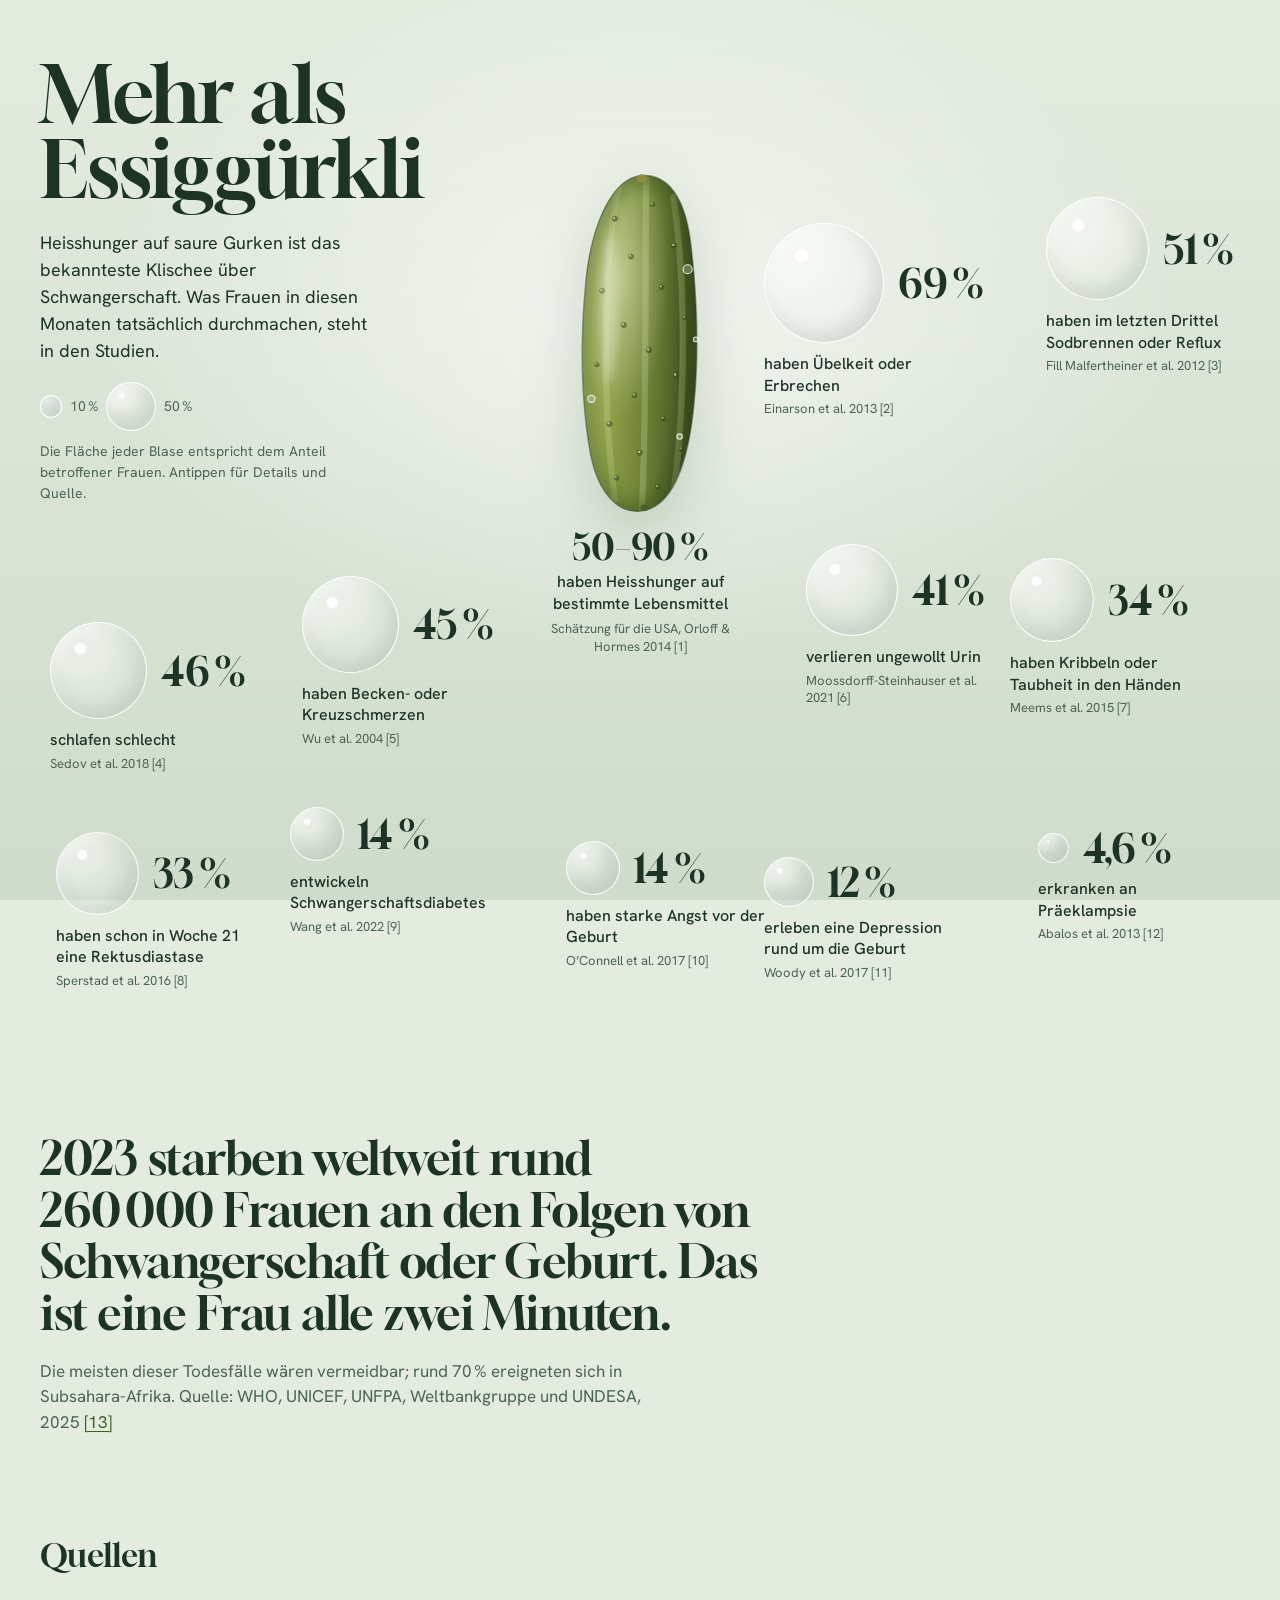
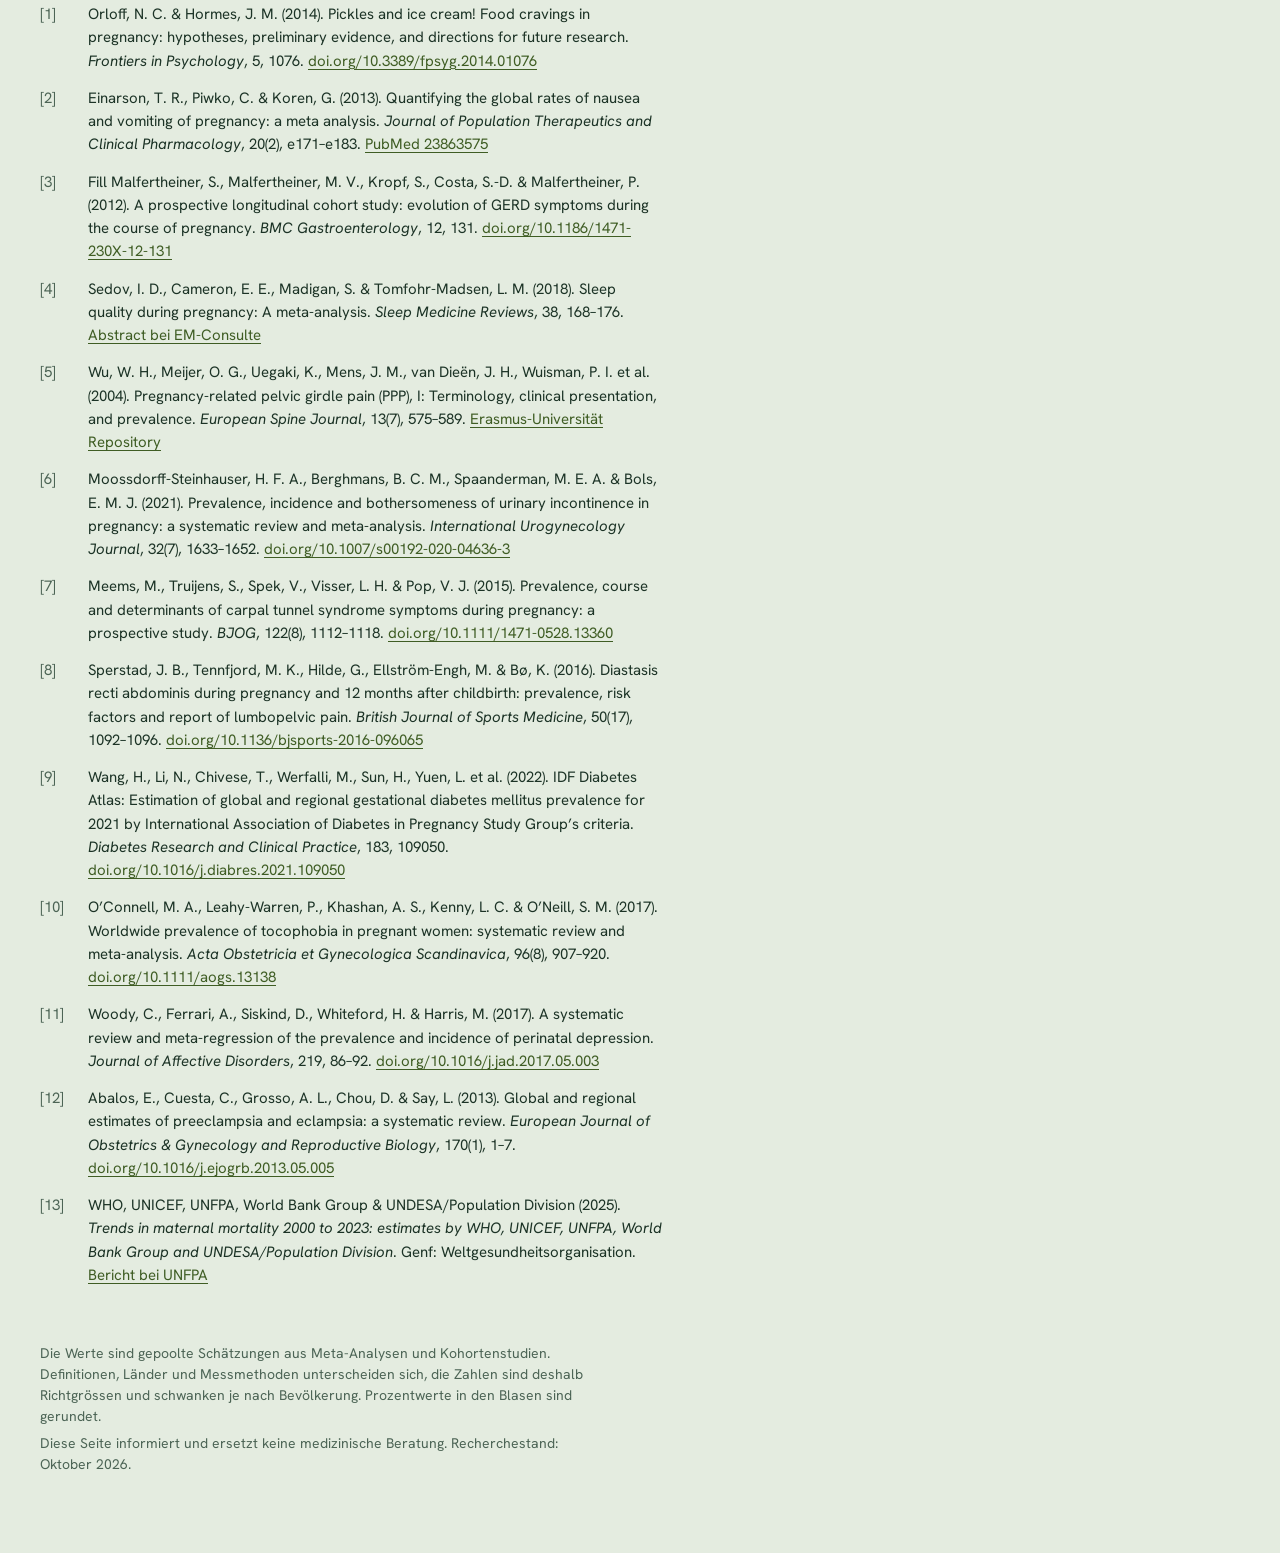
==== commit 20af298e: "euse bitrag !" ====
--- a/anna_gubler/index.html
+++ b/anna_gubler/index.html
@@ -436,7 +436,7 @@
 <main>
   <section class="stage" aria-label="Befunde zur Schwangerschaft">
     <header class="intro">
-      <h1>Mehr als<br>Essiggükli</h1>
+      <h1>Mehr als<br>Essiggürkli</h1>
       <p>Heisshunger auf saure Gurken ist das bekannteste Klischee über Schwangerschaft. Was Frauen in diesen Monaten tatsächlich durchmachen, steht in den Studien.</p>
       <div class="legend">
         <span class="legend-scale" aria-hidden="true">
